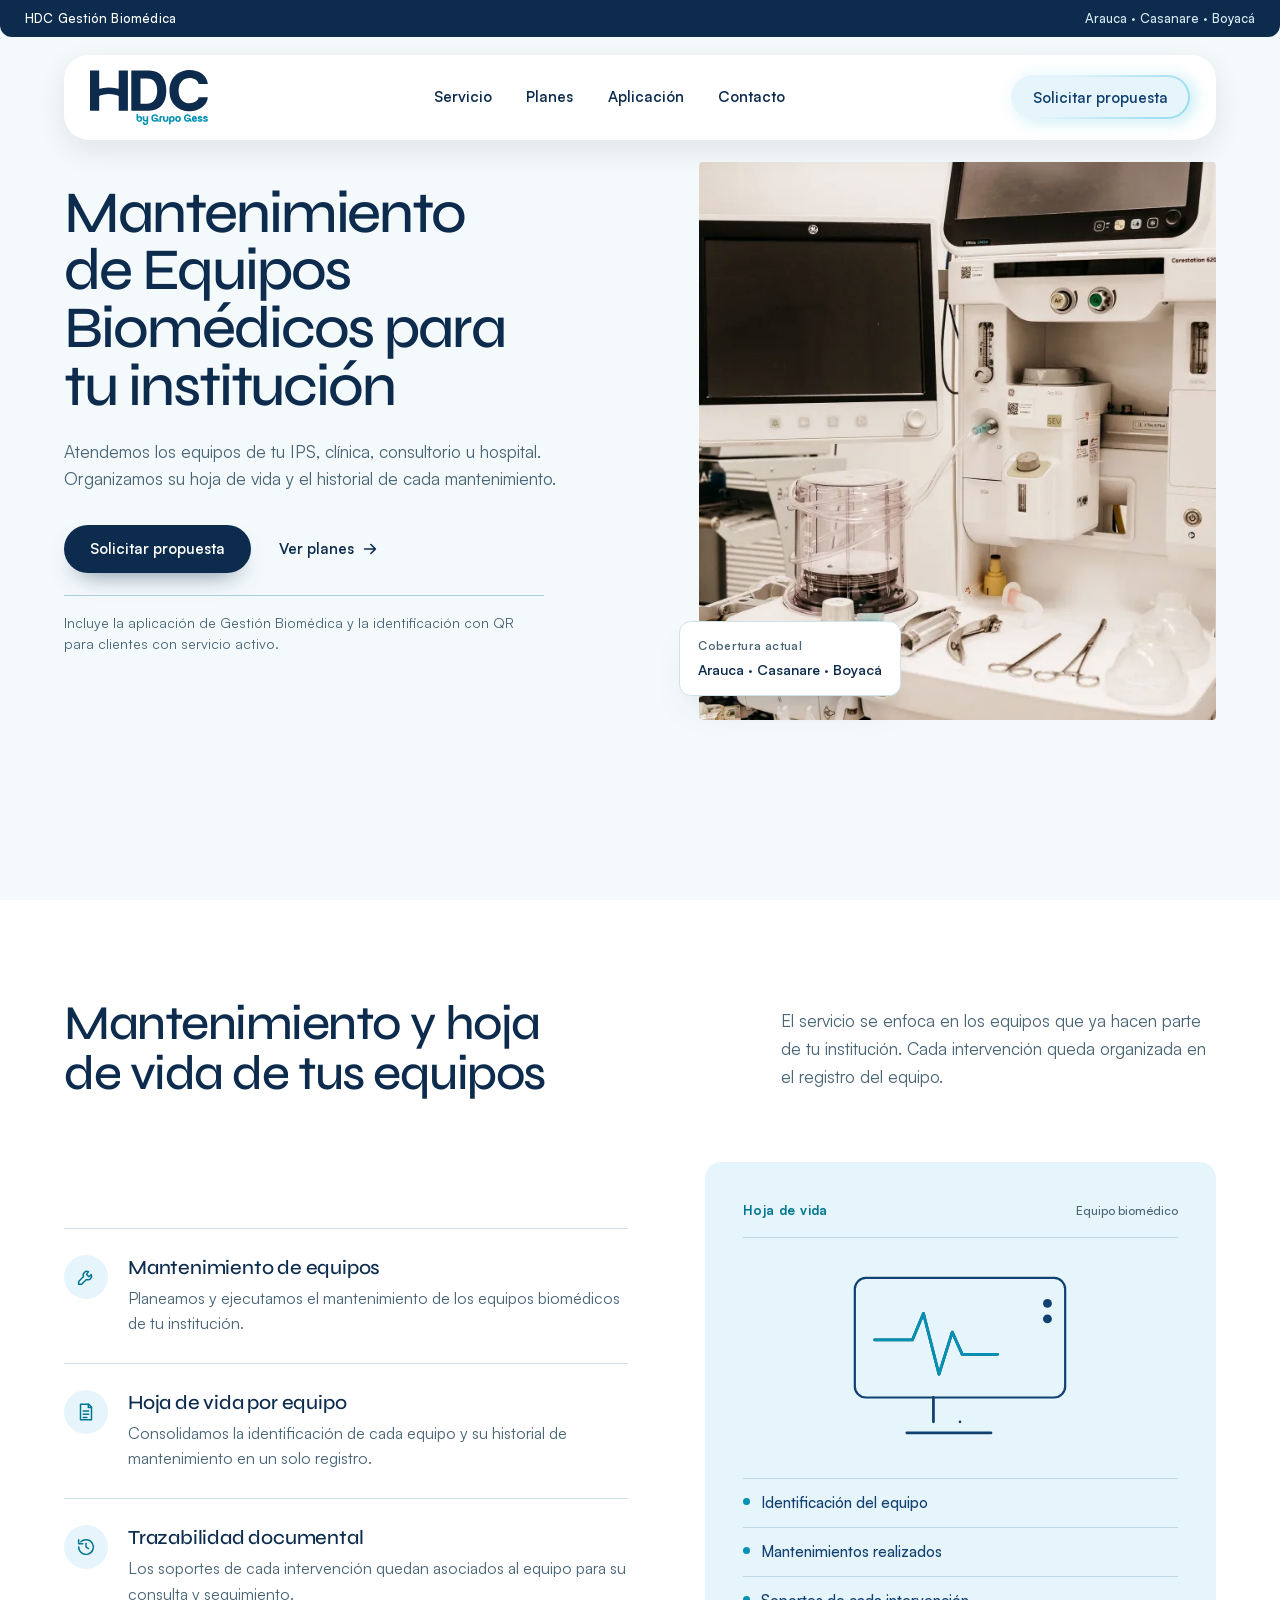
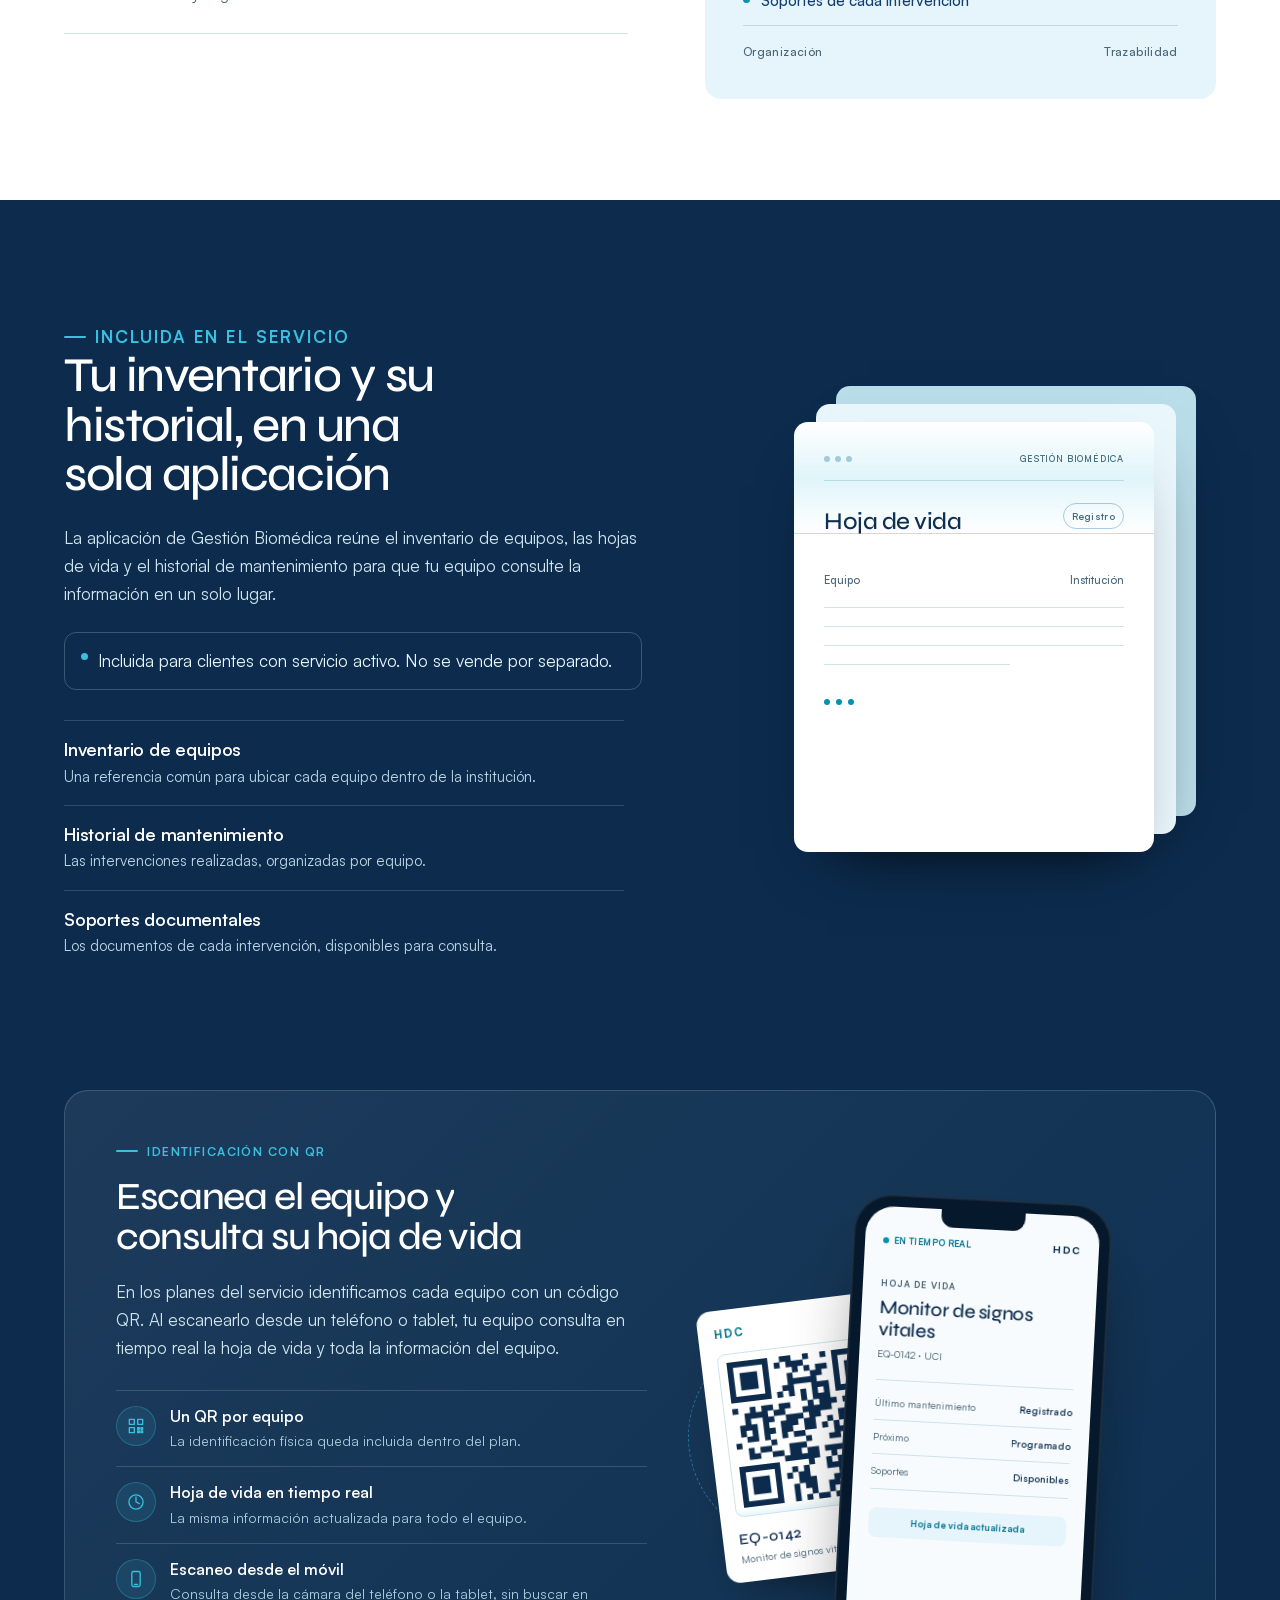
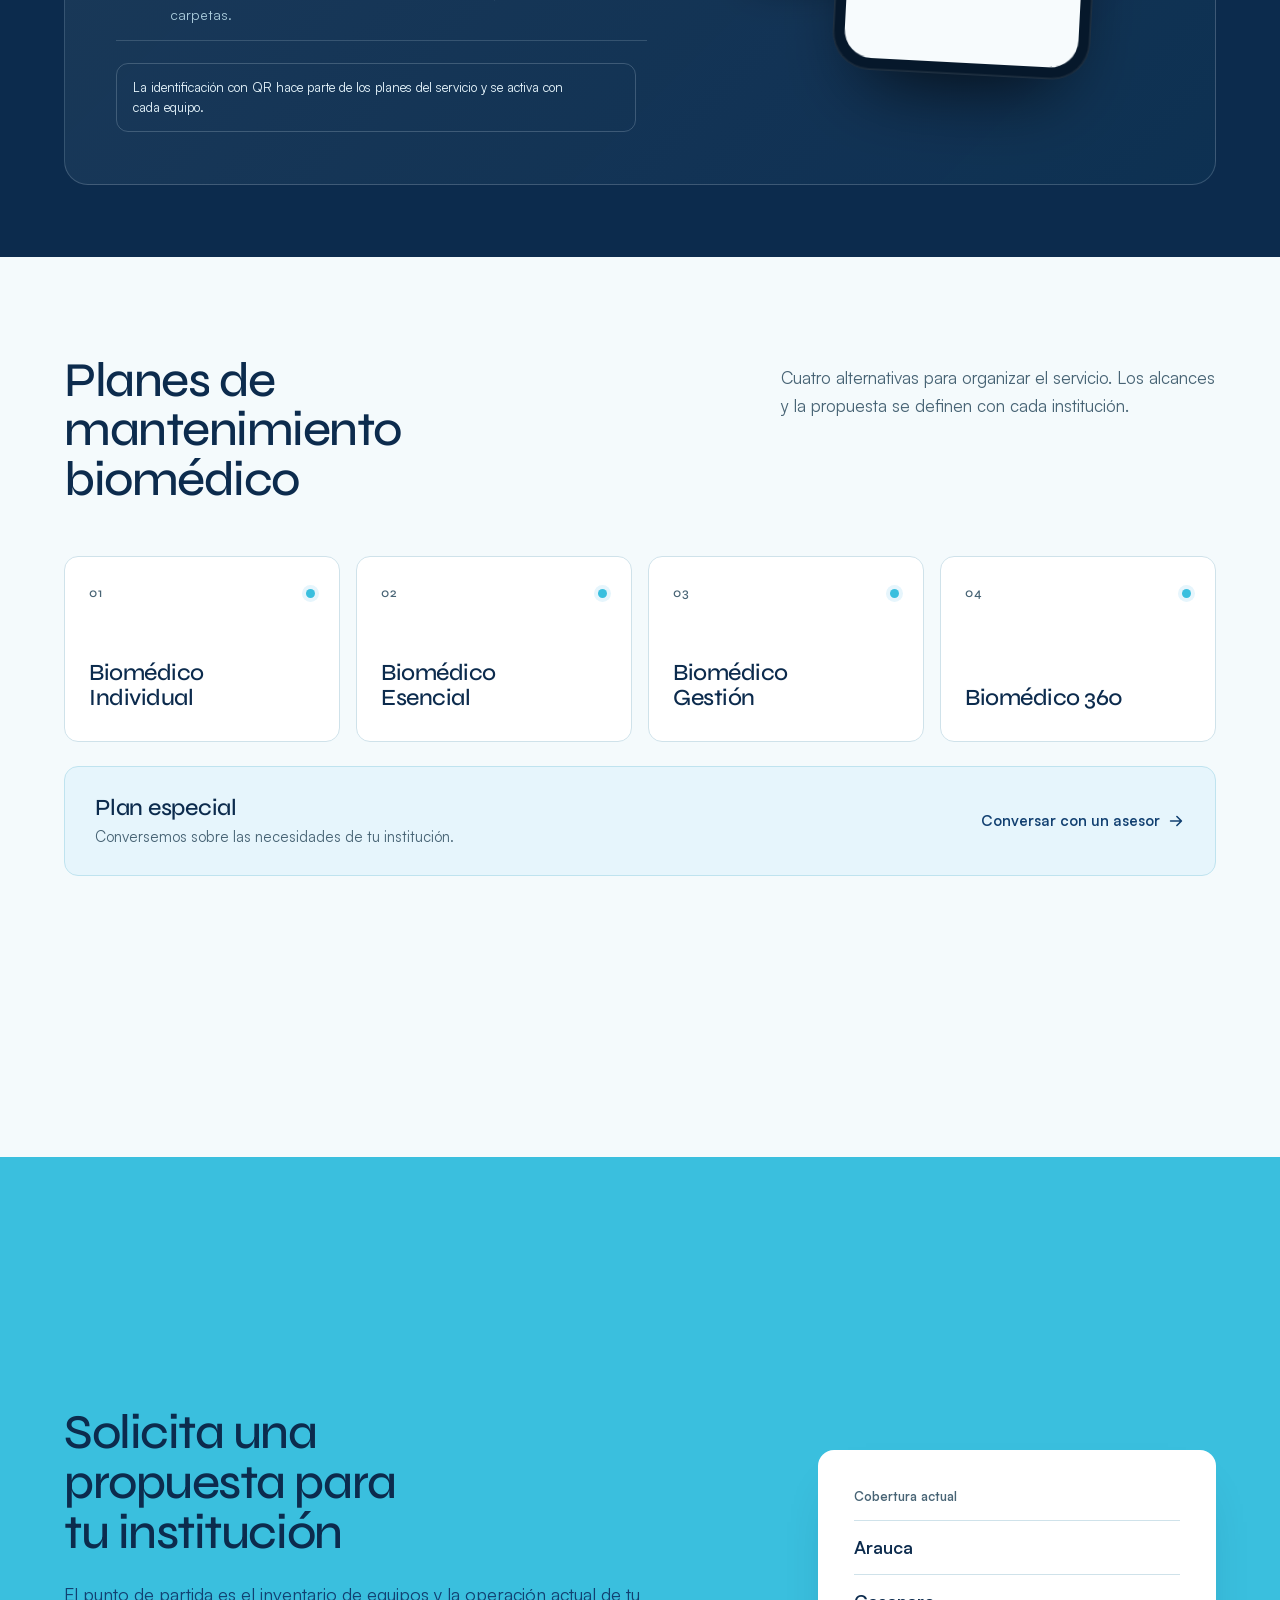
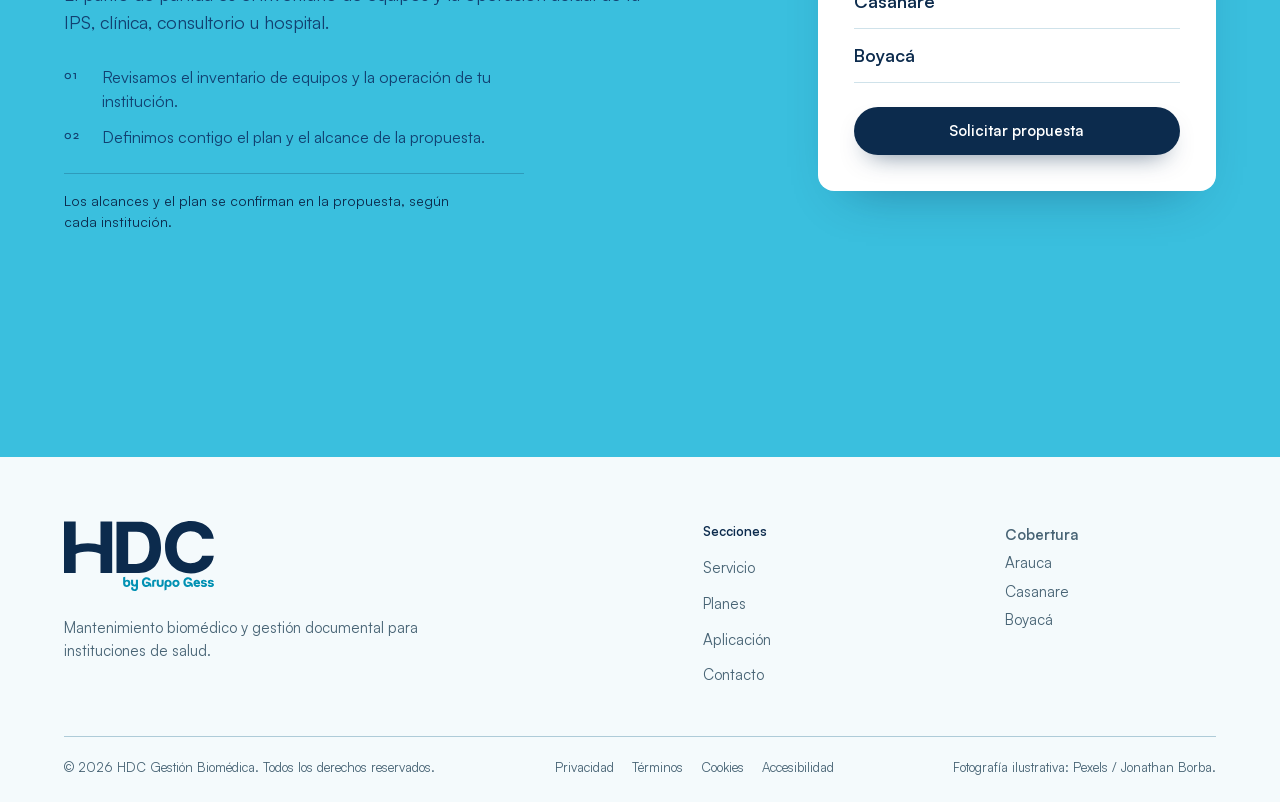
==== index.html @ bf52f052 "Borrador Sitio Web HDC" ====
<!DOCTYPE html>
<html lang="es" data-type="service">
<head>
  <meta charset="utf-8">
  <meta name="viewport" content="width=device-width, initial-scale=1">
  <title>HDC Gestión Biomédica | Mantenimiento biomédico en Arauca, Casanare y Boyacá</title>
  <meta name="description" content="Mantenimiento biomédico para IPS, clínicas y hospitales. Hojas de vida con QR e historial en la app. Cobertura en Arauca, Casanare y Boyacá.">
  <meta name="theme-color" content="#0c2b4d">
  <meta name="color-scheme" content="light">
  <meta name="page-type" content="service">
  <meta name="site-kind" content="other">

  <!-- PENDIENTE AL PUBLICAR: convertir og:image y twitter:image en URL absoluta,
       y añadir og:url y canonical cuando el dominio definitivo esté configurado. -->
  <meta property="og:type" content="website">
  <meta property="og:locale" content="es_CO">
  <meta property="og:site_name" content="HDC Gestión Biomédica">
  <meta property="og:title" content="Mantenimiento biomédico en Arauca, Casanare y Boyacá">
  <meta property="og:description" content="Mantenimiento biomédico para IPS, clínicas y hospitales. Hojas de vida con QR e historial en la app.">
  <meta property="og:image" content="assets/img/og-hdc.png">
  <meta property="og:image:width" content="1200">
  <meta property="og:image:height" content="630">
  <meta property="og:image:alt" content="HDC Gestión Biomédica: mantenimiento biomédico en Arauca, Casanare y Boyacá">
  <meta name="twitter:card" content="summary_large_image">
  <meta name="twitter:title" content="Mantenimiento biomédico en Arauca, Casanare y Boyacá">
  <meta name="twitter:description" content="Mantenimiento biomédico para IPS, clínicas y hospitales. Hojas de vida con QR e historial en la app.">
  <meta name="twitter:image" content="assets/img/og-hdc.png">
  <meta name="twitter:image:alt" content="HDC Gestión Biomédica: mantenimiento biomédico en Arauca, Casanare y Boyacá">

  <link rel="icon" href="assets/logo/hdc-dark.svg" type="image/svg+xml">
  <link rel="apple-touch-icon" href="assets/logo/apple-touch-icon.png">
  <link rel="preload" href="assets/fonts/Satoshi-Variable.woff2" as="font" type="font/woff2" crossorigin>
  <link rel="preload" href="assets/fonts/Syne-Medium.ttf" as="font" type="font/ttf" crossorigin>
  <link rel="stylesheet" href="assets/css/styles.css">
  <script src="assets/js/main.js" defer></script>

  <script type="application/ld+json">
    {
      "@context": "https://schema.org",
      "@type": "Service",
      "name": "Mantenimiento de equipos biomédicos",
      "serviceType": "Mantenimiento de equipos biomédicos",
      "description": "Mantenimiento de equipos biomédicos para IPS, clínicas, consultorios y hospitales, con hoja de vida e historial de mantenimiento organizados.",
      "provider": {
        "@type": "Organization",
        "name": "HDC Gestión Biomédica"
      },
      "areaServed": [
        { "@type": "AdministrativeArea", "name": "Arauca" },
        { "@type": "AdministrativeArea", "name": "Casanare" },
        { "@type": "AdministrativeArea", "name": "Boyacá" }
      ],
      "audience": {
        "@type": "BusinessAudience",
        "name": "IPS, clínicas, consultorios y hospitales"
      }
    }
  </script>
</head>
<body>
  <div class="scroll-progress" aria-hidden="true"><span></span></div>
  <a class="skip-link" href="#contenido">Saltar al contenido</a>

  <!-- CTA PROVISIONAL: los enlaces «Solicitar propuesta» y «Conversar con un asesor»
       apuntan a #contacto. Reemplazarlos por el canal definitivo antes de publicar. -->
  <header class="site-header">
    <div class="topbar">
      <div class="topbar__inner">
        <p class="topbar__name">HDC Gestión Biomédica</p>
        <p class="topbar__coverage">Arauca · Casanare · Boyacá</p>
      </div>
    </div>

    <nav class="main-nav" aria-label="Navegación principal">
      <div class="main-nav__inner">
        <a class="brand" href="#inicio" aria-label="HDC Gestión Biomédica, inicio">
          <img src="assets/logo/hdc-dark.svg" alt="HDC by Grupo Gess" width="730" height="341">
        </a>

        <ul class="nav-list">
          <li><a class="nav-link" href="#servicio">Servicio</a></li>
          <li><a class="nav-link" href="#planes">Planes</a></li>
          <li><a class="nav-link" href="#aplicacion">Aplicación</a></li>
          <li><a class="nav-link" href="#contacto">Contacto</a></li>
        </ul>

        <div class="nav-actions">
          <a class="btn btn--nav" href="#contacto">Solicitar propuesta</a>
        </div>

        <button class="menu-toggle" type="button" aria-expanded="false" aria-controls="mobile-menu">
          <span class="menu-toggle__lines" aria-hidden="true"><span></span><span></span></span>
          <span class="visually-hidden">Abrir menú</span>
        </button>
      </div>

      <div class="mobile-menu" id="mobile-menu" hidden>
        <ul class="mobile-menu__list">
          <li><a href="#servicio">Servicio</a></li>
          <li><a href="#planes">Planes</a></li>
          <li><a href="#aplicacion">Aplicación</a></li>
          <li><a href="#contacto">Contacto</a></li>
        </ul>
        <a class="btn btn--primary btn--full" href="#contacto">Solicitar propuesta</a>
      </div>
    </nav>
  </header>

  <main id="contenido">
    <section class="hero" id="inicio" aria-labelledby="hero-title">
      <div class="wrap hero__grid">
        <div class="hero__copy">
          <h1 id="hero-title" data-split>Mantenimiento de Equipos Biomédicos para tu institución</h1>
          <p class="lead" data-reveal style="--reveal-delay: 120ms">Atendemos los equipos de tu IPS, clínica, consultorio u hospital. Organizamos su hoja de vida y el historial de cada mantenimiento.</p>
          <div class="hero__actions" data-reveal style="--reveal-delay: 200ms">
            <a class="btn btn--primary" href="#contacto">Solicitar propuesta</a>
            <a class="text-link" href="#planes">Ver planes
              <svg viewBox="0 0 20 20" aria-hidden="true"><path d="M4 10h11M11 5l5 5-5 5"/></svg>
            </a>
          </div>
          <p class="hero__note" data-reveal style="--reveal-delay: 280ms">Incluye la aplicación de Gestión Biomédica y la identificación con QR para clientes con servicio activo.</p>
        </div>

        <div class="hero__media" data-reveal="right" style="--reveal-delay: 160ms">
          <picture>
            <source type="image/webp" sizes="(max-width: 1023px) 100vw, 45vw" srcset="assets/img/equipos-biomedicos-800.webp 800w, assets/img/equipos-biomedicos-1200.webp 1200w, assets/img/equipos-biomedicos-1600.webp 1600w">
            <img class="hero__photo" src="assets/img/equipos-biomedicos-1200.jpg" alt="Equipo biomédico en una sala de cirugía" width="1200" height="1000" fetchpriority="high">
          </picture>
          <div class="coverage-card">
            <span class="coverage-card__label">Cobertura actual</span>
            <span class="coverage-card__value">Arauca · Casanare · Boyacá</span>
          </div>
        </div>
      </div>
    </section>

    <section class="section section--service" id="servicio" aria-labelledby="servicio-title">
      <div class="wrap">
        <div class="section-head">
          <h2 id="servicio-title" data-split>Mantenimiento y hoja de vida de tus equipos</h2>
          <p data-reveal style="--reveal-delay: 120ms">El servicio se enfoca en los equipos que ya hacen parte de tu institución. Cada intervención queda organizada en el registro del equipo.</p>
        </div>

        <div class="service-layout">
          <ul class="service-list">
            <li class="service-item" data-reveal style="--reveal-delay: 80ms">
              <span class="service-icon" aria-hidden="true">
                <svg viewBox="0 0 24 24"><path d="M14.7 6.3a4 4 0 0 0-5.4 5.2L4 16.8V20h3.2l5.3-5.3a4 4 0 0 0 5.2-5.4l-2.5 2.5-2.6-2.6 2.1-2.9Z"/></svg>
              </span>
              <div>
                <h3>Mantenimiento de equipos</h3>
                <p>Planeamos y ejecutamos el mantenimiento de los equipos biomédicos de tu institución.</p>
              </div>
            </li>
            <li class="service-item" data-reveal style="--reveal-delay: 160ms">
              <span class="service-icon" aria-hidden="true">
                <svg viewBox="0 0 24 24"><path d="M6 3.5h9l3 3V20.5H6Z"/><path d="M14.5 3.5v3.5H18M9 11h6M9 14.5h6M9 18h4"/></svg>
              </span>
              <div>
                <h3>Hoja de vida por equipo</h3>
                <p>Consolidamos la identificación de cada equipo y su historial de mantenimiento en un solo registro.</p>
              </div>
            </li>
            <li class="service-item" data-reveal style="--reveal-delay: 240ms">
              <span class="service-icon" aria-hidden="true">
                <svg viewBox="0 0 24 24"><path d="M4 12a8 8 0 1 0 2.4-5.7"/><path d="M4 4v4.5h4.5M12 8v4l2.7 1.7"/></svg>
              </span>
              <div>
                <h3>Trazabilidad documental</h3>
                <p>Los soportes de cada intervención quedan asociados al equipo para su consulta y seguimiento.</p>
              </div>
            </li>
          </ul>

          <div class="record-panel" data-reveal="right" data-tilt style="--reveal-delay: 120ms" aria-hidden="true">
            <div class="record-panel__top">
              <span class="record-panel__eyebrow">Hoja de vida</span>
              <span class="record-panel__id">Equipo biomédico</span>
            </div>

            <div class="record-panel__device">
              <svg viewBox="0 0 280 190">
                <rect x="45" y="18" width="190" height="108" rx="10" fill="none" stroke="currentColor" stroke-width="2"/>
                <path class="record-panel__trace" d="M63 74h34l10-24 14 55 12-38 9 20h32" fill="none" stroke="currentColor" stroke-width="2.5" stroke-linecap="round" stroke-linejoin="round"/>
                <path class="record-panel__pulse" d="M63 74h34l10-24 14 55 12-38 9 20h32" fill="none" stroke="currentColor" stroke-width="2.5" stroke-linecap="round" stroke-linejoin="round"/>
                <path d="M116 126v22M92 158h76M140 148h0" fill="none" stroke="currentColor" stroke-width="2.5" stroke-linecap="round"/>
                <circle cx="219" cy="41" r="4" fill="currentColor"/>
                <circle cx="219" cy="55" r="4" fill="currentColor"/>
              </svg>
            </div>

            <ul class="record-panel__rows">
              <li><span class="record-panel__dot"></span><span>Identificación del equipo</span></li>
              <li><span class="record-panel__dot"></span><span>Mantenimientos realizados</span></li>
              <li><span class="record-panel__dot"></span><span>Soportes de cada intervención</span></li>
            </ul>

            <div class="record-panel__foot">
              <span>Organización</span>
              <span>Trazabilidad</span>
            </div>
          </div>
        </div>
      </div>
    </section>

    <section class="section section--value" id="aplicacion" aria-labelledby="aplicacion-title">
      <div class="wrap value-layout">
        <div class="value-copy">
          <p class="eyebrow" data-reveal>Incluida en el servicio</p>
          <h2 id="aplicacion-title" data-split>Tu inventario y su historial, en una sola aplicación</h2>
          <p data-reveal style="--reveal-delay: 120ms">La aplicación de Gestión Biomédica reúne el inventario de equipos, las hojas de vida y el historial de mantenimiento para que tu equipo consulte la información en un solo lugar.</p>
          <p class="included" data-reveal style="--reveal-delay: 180ms"><span class="included__dot" aria-hidden="true"></span> Incluida para clientes con servicio activo. No se vende por separado.</p>

          <ul class="value-list">
            <li data-reveal style="--reveal-delay: 80ms">
              <h3>Inventario de equipos</h3>
              <p>Una referencia común para ubicar cada equipo dentro de la institución.</p>
            </li>
            <li data-reveal style="--reveal-delay: 140ms">
              <h3>Historial de mantenimiento</h3>
              <p>Las intervenciones realizadas, organizadas por equipo.</p>
            </li>
            <li data-reveal style="--reveal-delay: 200ms">
              <h3>Soportes documentales</h3>
              <p>Los documentos de cada intervención, disponibles para consulta.</p>
            </li>
          </ul>
        </div>

        <div class="archive" data-reveal="left" data-tilt style="--reveal-delay: 120ms" aria-hidden="true">
          <div class="archive__sheet archive__sheet--back">
            <span class="archive__title">Soportes</span>
            <span class="archive__rule"></span>
            <span class="archive__rule"></span>
            <span class="archive__rule archive__rule--short"></span>
          </div>
          <div class="archive__sheet archive__sheet--mid">
            <span class="archive__title">Historial</span>
            <span class="archive__rule"></span>
            <span class="archive__rule"></span>
            <span class="archive__rule archive__rule--short"></span>
          </div>
          <div class="archive__sheet archive__sheet--front">
            <div class="archive__chrome">
              <span class="archive__chrome-dots"><span></span><span></span><span></span></span>
              <span class="archive__chrome-label">Gestión Biomédica</span>
            </div>
            <div class="archive__head">
              <span class="archive__title">Hoja de vida</span>
              <span class="archive__tag">Registro</span>
            </div>
            <div class="archive__meta">
              <span>Equipo</span>
              <span>Institución</span>
            </div>
            <span class="archive__rule"></span>
            <span class="archive__rule"></span>
            <span class="archive__rule"></span>
            <span class="archive__rule archive__rule--short"></span>
            <div class="archive__foot">
              <span class="archive__dot"></span>
              <span class="archive__dot"></span>
              <span class="archive__dot"></span>
            </div>
            <span class="archive__scan"></span>
          </div>
        </div>
      </div>

      <div class="wrap">
        <div class="qr-feature">
          <div class="qr-feature__copy">
            <p class="eyebrow" data-reveal>Identificación con QR</p>
            <h3 class="qr-feature__title" data-split>Escanea el equipo y consulta su hoja de vida</h3>
            <p data-reveal style="--reveal-delay: 100ms">En los planes del servicio identificamos cada equipo con un código QR. Al escanearlo desde un teléfono o tablet, tu equipo consulta en tiempo real la hoja de vida y toda la información del equipo.</p>

            <ul class="qr-points">
              <li data-reveal style="--reveal-delay: 80ms">
                <span class="qr-points__icon" aria-hidden="true">
                  <svg viewBox="0 0 24 24"><path d="M4 4h6v6H4zM14 4h6v6h-6zM4 14h6v6H4zM14 14h2v2h-2zM18 14h2v2h-2zM14 18h2v2h-2zM18 18h2v2h-2z"/></svg>
                </span>
                <div>
                  <strong>Un QR por equipo</strong>
                  <span>La identificación física queda incluida dentro del plan.</span>
                </div>
              </li>
              <li data-reveal style="--reveal-delay: 150ms">
                <span class="qr-points__icon" aria-hidden="true">
                  <svg viewBox="0 0 24 24"><path d="M12 6v6l4 2"/><circle cx="12" cy="12" r="8.5"/></svg>
                </span>
                <div>
                  <strong>Hoja de vida en tiempo real</strong>
                  <span>La misma información actualizada para todo el equipo.</span>
                </div>
              </li>
              <li data-reveal style="--reveal-delay: 220ms">
                <span class="qr-points__icon" aria-hidden="true">
                  <svg viewBox="0 0 24 24"><rect x="7" y="3" width="10" height="18" rx="2"/><path d="M10 18.5h4"/></svg>
                </span>
                <div>
                  <strong>Escaneo desde el móvil</strong>
                  <span>Consulta desde la cámara del teléfono o la tablet, sin buscar en carpetas.</span>
                </div>
              </li>
            </ul>

            <p class="qr-note" data-reveal style="--reveal-delay: 120ms">La identificación con QR hace parte de los planes del servicio y se activa con cada equipo.</p>
          </div>

          <div class="qr-visual" aria-hidden="true">
            <span class="qr-visual__glow"></span>
            <span class="qr-visual__ring"></span>

            <div class="qr-label">
              <span class="qr-label__brand">HDC</span>
              <span class="qr-label__code">
                <svg viewBox="0 0 25 25" role="presentation" focusable="false"><path d="M0 0h7v1h-7zM9 0h2v1h-2zM13 0h1v1h-1zM16 0h1v1h-1zM18 0h7v1h-7zM0 1h1v1h-1zM6 1h1v1h-1zM8 1h1v1h-1zM10 1h3v1h-3zM18 1h1v1h-1zM24 1h1v1h-1zM0 2h1v1h-1zM2 2h3v1h-3zM6 2h1v1h-1zM11 2h1v1h-1zM13 2h1v1h-1zM15 2h2v1h-2zM18 2h1v1h-1zM20 2h3v1h-3zM24 2h1v1h-1zM0 3h1v1h-1zM2 3h3v1h-3zM6 3h1v1h-1zM10 3h1v1h-1zM14 3h2v1h-2zM18 3h1v1h-1zM20 3h3v1h-3zM24 3h1v1h-1zM0 4h1v1h-1zM2 4h3v1h-3zM6 4h1v1h-1zM10 4h5v1h-5zM18 4h1v1h-1zM20 4h3v1h-3zM24 4h1v1h-1zM0 5h1v1h-1zM6 5h1v1h-1zM9 5h2v1h-2zM14 5h3v1h-3zM18 5h1v1h-1zM24 5h1v1h-1zM0 6h7v1h-7zM8 6h1v1h-1zM10 6h1v1h-1zM12 6h1v1h-1zM14 6h1v1h-1zM16 6h1v1h-1zM18 6h7v1h-7zM12 7h1v1h-1zM14 7h3v1h-3zM0 8h1v1h-1zM3 8h1v1h-1zM5 8h2v1h-2zM8 8h2v1h-2zM13 8h1v1h-1zM15 8h3v1h-3zM19 8h2v1h-2zM22 8h1v1h-1zM24 8h1v1h-1zM2 9h4v1h-4zM7 9h2v1h-2zM12 9h5v1h-5zM22 9h2v1h-2zM2 10h1v1h-1zM5 10h2v1h-2zM9 10h3v1h-3zM13 10h2v1h-2zM18 10h7v1h-7zM1 11h3v1h-3zM5 11h1v1h-1zM8 11h3v1h-3zM12 11h2v1h-2zM16 11h1v1h-1zM18 11h2v1h-2zM21 11h1v1h-1zM23 11h2v1h-2zM1 12h1v1h-1zM3 12h1v1h-1zM5 12h2v1h-2zM8 12h2v1h-2zM12 12h2v1h-2zM15 12h1v1h-1zM17 12h1v1h-1zM21 12h1v1h-1zM23 12h2v1h-2zM2 13h2v1h-2zM5 13h1v1h-1zM8 13h1v1h-1zM10 13h2v1h-2zM17 13h2v1h-2zM23 13h1v1h-1zM0 14h1v1h-1zM6 14h1v1h-1zM12 14h1v1h-1zM16 14h2v1h-2zM19 14h4v1h-4zM24 14h1v1h-1zM2 15h1v1h-1zM4 15h2v1h-2zM9 15h3v1h-3zM23 15h1v1h-1zM2 16h2v1h-2zM6 16h2v1h-2zM9 16h2v1h-2zM12 16h2v1h-2zM15 16h7v1h-7zM23 16h1v1h-1zM8 17h6v1h-6zM16 17h1v1h-1zM18 17h2v1h-2zM24 17h1v1h-1zM0 18h7v1h-7zM12 18h1v1h-1zM15 18h1v1h-1zM17 18h1v1h-1zM20 18h1v1h-1zM22 18h1v1h-1zM24 18h1v1h-1zM0 19h1v1h-1zM6 19h1v1h-1zM9 19h1v1h-1zM11 19h1v1h-1zM15 19h3v1h-3zM19 19h1v1h-1zM22 19h2v1h-2zM0 20h1v1h-1zM2 20h3v1h-3zM6 20h1v1h-1zM8 20h1v1h-1zM10 20h2v1h-2zM17 20h2v1h-2zM20 20h5v1h-5zM0 21h1v1h-1zM2 21h3v1h-3zM6 21h1v1h-1zM10 21h3v1h-3zM16 21h2v1h-2zM20 21h2v1h-2zM0 22h1v1h-1zM2 22h3v1h-3zM6 22h1v1h-1zM9 22h1v1h-1zM11 22h2v1h-2zM15 22h2v1h-2zM18 22h1v1h-1zM21 22h3v1h-3zM0 23h1v1h-1zM6 23h1v1h-1zM9 23h1v1h-1zM12 23h1v1h-1zM15 23h1v1h-1zM17 23h1v1h-1zM21 23h1v1h-1zM23 23h1v1h-1zM0 24h7v1h-7zM9 24h1v1h-1zM11 24h1v1h-1zM13 24h2v1h-2zM16 24h1v1h-1zM18 24h1v1h-1zM23 24h2v1h-2z"/></svg>
              </span>
              <span class="qr-label__id">EQ-0142</span>
              <span class="qr-label__meta">Monitor de signos vitales</span>
            </div>

            <div class="qr-phone">
              <span class="qr-phone__notch"></span>
              <div class="qr-phone__screen">
                <div class="qr-phone__top">
                  <span class="qr-phone__live"><i></i> En tiempo real</span>
                  <span class="qr-phone__brand">HDC</span>
                </div>
                <p class="qr-phone__eyebrow">Hoja de vida</p>
                <strong class="qr-phone__title">Monitor de signos vitales</strong>
                <span class="qr-phone__id">EQ-0142 · UCI</span>
                <span class="qr-phone__rule"></span>
                <div class="qr-phone__row"><span>Último mantenimiento</span><span>Registrado</span></div>
                <div class="qr-phone__row"><span>Próximo</span><span>Programado</span></div>
                <div class="qr-phone__row"><span>Soportes</span><span>Disponibles</span></div>
                <span class="qr-phone__badge">Hoja de vida actualizada</span>
              </div>
            </div>

            <span class="qr-beam"></span>
          </div>
        </div>
      </div>
    </section>

    <section class="section section--plans" id="planes" aria-labelledby="planes-title">
      <div class="wrap">
        <div class="section-head section-head--plans">
          <h2 id="planes-title" data-split>Planes de mantenimiento biomédico</h2>
          <p data-reveal style="--reveal-delay: 120ms">Cuatro alternativas para organizar el servicio. Los alcances y la propuesta se definen con cada institución.</p>
        </div>

        <div class="plans-grid">
          <article class="plan" data-reveal style="--reveal-delay: 60ms">
            <div class="plan__top">
              <span class="plan__index" aria-hidden="true">01</span>
              <span class="plan__dot" aria-hidden="true"></span>
            </div>
            <h3>Biomédico Individual</h3>
          </article>
          <article class="plan" data-reveal style="--reveal-delay: 120ms">
            <div class="plan__top">
              <span class="plan__index" aria-hidden="true">02</span>
              <span class="plan__dot" aria-hidden="true"></span>
            </div>
            <h3>Biomédico Esencial</h3>
          </article>
          <article class="plan" data-reveal style="--reveal-delay: 180ms">
            <div class="plan__top">
              <span class="plan__index" aria-hidden="true">03</span>
              <span class="plan__dot" aria-hidden="true"></span>
            </div>
            <h3>Biomédico Gestión</h3>
          </article>
          <article class="plan" data-reveal style="--reveal-delay: 240ms">
            <div class="plan__top">
              <span class="plan__index" aria-hidden="true">04</span>
              <span class="plan__dot" aria-hidden="true"></span>
            </div>
            <h3>Biomédico 360</h3>
          </article>
        </div>

        <aside class="special-plan" data-reveal style="--reveal-delay: 80ms" aria-labelledby="special-plan-title">
          <div>
            <h3 id="special-plan-title">Plan especial</h3>
            <p>Conversemos sobre las necesidades de tu institución.</p>
          </div>
          <a class="text-link text-link--dark" href="#contacto">Conversar con un asesor
            <svg viewBox="0 0 20 20" aria-hidden="true"><path d="M4 10h11M11 5l5 5-5 5"/></svg>
          </a>
        </aside>
      </div>
    </section>

    <section class="section section--contact" id="contacto" aria-labelledby="contacto-title">
      <div class="wrap contact-layout">
        <div class="contact-copy">
          <h2 id="contacto-title" data-split>Solicita una propuesta para tu institución</h2>
          <p data-reveal style="--reveal-delay: 100ms">El punto de partida es el inventario de equipos y la operación actual de tu IPS, clínica, consultorio u hospital.</p>
          <ol class="contact-steps" data-reveal style="--reveal-delay: 160ms">
            <li>Revisamos el inventario de equipos y la operación de tu institución.</li>
            <li>Definimos contigo el plan y el alcance de la propuesta.</li>
          </ol>
          <p class="contact-note" data-reveal style="--reveal-delay: 220ms">Los alcances y el plan se confirman en la propuesta, según cada institución.</p>
        </div>

        <div class="contact-card" data-reveal="right" style="--reveal-delay: 120ms">
          <p class="contact-card__label">Cobertura actual</p>
          <ul class="coverage-list">
            <li>Arauca</li>
            <li>Casanare</li>
            <li>Boyacá</li>
          </ul>
          <!-- CTA PROVISIONAL: reemplazar este href por el canal de contacto definitivo antes de publicar. -->
          <a class="btn btn--primary btn--full" href="#contacto">Solicitar propuesta</a>
        </div>
      </div>
    </section>
  </main>

  <footer class="site-footer">
    <div class="wrap footer-grid" data-reveal>
      <div class="footer-brand">
        <a class="footer-brand__logo" href="#inicio" aria-label="HDC Gestión Biomédica, inicio">
          <img src="assets/logo/hdc-dark.svg" alt="HDC by Grupo Gess" width="730" height="341">
        </a>
        <p>Mantenimiento biomédico y gestión documental para instituciones de salud.</p>
      </div>

      <nav class="footer-nav" aria-label="Navegación del pie">
        <p class="footer-title">Secciones</p>
        <ul>
          <li><a href="#servicio">Servicio</a></li>
          <li><a href="#planes">Planes</a></li>
          <li><a href="#aplicacion">Aplicación</a></li>
          <li><a href="#contacto">Contacto</a></li>
        </ul>
      </nav>

      <div class="footer-coverage">
        <p class="footer-title">Cobertura</p>
        <p>Arauca<br>Casanare<br>Boyacá</p>
      </div>
    </div>

    <div class="wrap footer-bottom">
      <p>© 2026 HDC Gestión Biomédica. Todos los derechos reservados.</p>
      <nav class="footer-legal" aria-label="Información legal">
        <a href="politica-de-privacidad.html">Privacidad</a>
        <a href="terminos-y-condiciones.html">Términos</a>
        <a href="politica-de-cookies.html">Cookies</a>
        <a href="accesibilidad.html">Accesibilidad</a>
      </nav>
      <p class="footer-credit">Fotografía ilustrativa: Pexels / Jonathan Borba.</p>
    </div>
  </footer>
</body>
</html>
---- assets/css/styles.css ----
@font-face {
  font-family: "Satoshi";
  src: url("../fonts/Satoshi-Variable.woff2") format("woff2");
  font-weight: 300 900;
  font-style: normal;
  font-display: swap;
}

@font-face {
  font-family: "Syne";
  src: url("../fonts/Syne-Medium.ttf") format("truetype");
  font-weight: 500;
  font-style: normal;
  font-display: swap;
}

:root {
  --navy: #0c2b4d;
  --blue: #124071;
  --teal: #0191b3;
  --teal-text: #017590;
  --cyan: #3abfde;
  --ice: #e6f5fc;
  --paper: #f9f9f9;
  --white: #ffffff;
  --ground: #f4fafc;
  --surface: #ffffff;
  --muted: #486475;
  --line: #cfe2ea;
  --line-strong: #aecbd8;
  --font-body: "Satoshi", "Segoe UI", Arial, sans-serif;
  --font-display: "Syne", "Satoshi", "Segoe UI", sans-serif;
  --wrap: 1280px;
  --gutter: clamp(1.5rem, 5vw, 5rem);
  --ease-out: cubic-bezier(0.23, 1, 0.32, 1);
  --ease-in-out: cubic-bezier(0.77, 0, 0.175, 1);
}

*,
*::before,
*::after {
  box-sizing: border-box;
}

html {
  scroll-behavior: smooth;
  scrollbar-color: var(--teal) var(--ice);
  overflow-x: clip;
}

body {
  margin: 0;
  background: var(--ground);
  color: var(--navy);
  font-family: var(--font-body);
  font-size: 16px;
  line-height: 1.6;
  overflow-x: clip;
  -webkit-font-smoothing: antialiased;
  text-rendering: optimizeLegibility;
}

img,
svg {
  display: block;
  max-width: 100%;
}

img {
  height: auto;
}

h1,
h2,
h3,
p {
  margin-top: 0;
}

h1,
h2,
h3 {
  font-family: var(--font-display);
  font-weight: 500;
}

h1 {
  max-width: 12ch;
  margin-bottom: 24px;
  font-size: clamp(2.35rem, 4.6vw, 4.25rem);
  line-height: 0.98;
  letter-spacing: -0.035em;
  text-wrap: balance;
}

h2 {
  max-width: 16ch;
  margin-bottom: 0;
  font-size: clamp(2rem, 3.8vw, 3.25rem);
  line-height: 1.02;
  letter-spacing: -0.03em;
  text-wrap: balance;
}

h3 {
  font-size: 1.25rem;
  line-height: 1.25;
  letter-spacing: -0.01em;
}

p {
  text-wrap: pretty;
}

a {
  color: inherit;
}

::selection {
  background: var(--cyan);
  color: var(--navy);
}

:focus-visible {
  outline: 3px solid var(--teal-text);
  outline-offset: 3px;
}

.section--value :focus-visible {
  outline-color: var(--cyan);
}

.section--contact :focus-visible {
  outline-color: var(--navy);
}

.wrap {
  width: min(100% - (2 * var(--gutter)), var(--wrap));
  margin-inline: auto;
}

.visually-hidden {
  position: absolute !important;
  width: 1px;
  height: 1px;
  padding: 0;
  margin: -1px;
  overflow: hidden;
  clip: rect(0, 0, 0, 0);
  white-space: nowrap;
  border: 0;
}

.skip-link {
  position: fixed;
  top: 12px;
  left: 12px;
  z-index: 200;
  padding: 12px 18px;
  border-radius: 8px;
  background: var(--navy);
  color: var(--white);
  font-weight: 600;
  text-decoration: none;
  transform: translateY(-160%);
  transition: transform 160ms var(--ease-out);
}

.skip-link:focus {
  transform: translateY(0);
}

.skip-link:focus-visible {
  outline-color: var(--cyan);
}

/* Header */

.site-header {
  position: absolute;
  top: 0;
  left: 0;
  z-index: 100;
  width: 100%;
}

.topbar {
  width: 100%;
  padding: 8px 25px;
  border-radius: 0 0 12px 12px;
  background: var(--navy);
  color: var(--white);
  font-size: 13px;
  font-weight: 500;
}

.topbar__inner {
  display: flex;
  align-items: center;
  justify-content: space-between;
  width: 100%;
  max-width: var(--wrap);
  margin-inline: auto;
  gap: 24px;
}

.topbar p {
  margin: 0;
}

.topbar__name {
  letter-spacing: 0.015em;
}

.topbar__coverage {
  color: #d5e8f0;
}

.main-nav {
  position: relative;
  width: min(100% - (2 * var(--gutter)), var(--wrap));
  margin: 18px auto 0;
  padding: 15px 26px;
  border-radius: 25px;
  background: var(--white);
  box-shadow: 0 10px 30px rgba(6, 14, 24, 0.09);
}

.main-nav__inner {
  display: flex;
  align-items: center;
  gap: clamp(18px, 2.5vw, 36px);
}

.brand {
  display: flex;
  flex: 0 0 auto;
  align-items: center;
  text-decoration: none;
}

.brand img {
  width: 118px;
}

.nav-list {
  display: flex;
  align-items: center;
  gap: clamp(20px, 2.7vw, 38px);
  padding: 0;
  margin: 0 auto;
  list-style: none;
}

.nav-link {
  position: relative;
  display: block;
  padding: 8px 0;
  color: var(--navy);
  font-size: 15px;
  font-weight: 600;
  text-decoration: none;
  white-space: nowrap;
}

.nav-link::after {
  content: "";
  position: absolute;
  right: 0;
  bottom: 2px;
  left: 0;
  height: 2px;
  border-radius: 2px;
  background: var(--teal);
  transform: scaleX(0);
  transform-origin: left;
  transition: transform 180ms var(--ease-out);
}

.nav-link:hover::after,
.nav-link:focus-visible::after {
  transform: scaleX(1);
}

.nav-actions {
  display: flex;
  flex: 0 0 auto;
  align-items: center;
}

.menu-toggle {
  display: none;
  width: 44px;
  height: 44px;
  flex: 0 0 auto;
  align-items: center;
  justify-content: center;
  border: 0;
  border-radius: 50%;
  background: var(--ice);
  color: var(--navy);
  cursor: pointer;
}

.menu-toggle__lines {
  display: grid;
  width: 18px;
  gap: 5px;
}

.menu-toggle__lines span {
  display: block;
  height: 2px;
  border-radius: 2px;
  background: currentColor;
  transition: transform 180ms var(--ease-out), opacity 180ms ease;
}

.menu-toggle[aria-expanded="true"] .menu-toggle__lines span:first-child {
  transform: translateY(3.5px) rotate(45deg);
}

.menu-toggle[aria-expanded="true"] .menu-toggle__lines span:last-child {
  transform: translateY(-3.5px) rotate(-45deg);
}

.mobile-menu {
  padding-top: 8px;
  margin-top: 13px;
  border-top: 1px solid var(--line);
  animation: menu-in 180ms var(--ease-out);
}

.mobile-menu[hidden] {
  display: none;
}

.mobile-menu__list {
  padding: 0;
  margin: 0;
  list-style: none;
}

.mobile-menu__list a {
  display: block;
  padding: 14px 0;
  border-bottom: 1px solid var(--line);
  color: var(--navy);
  font-size: 18px;
  font-weight: 600;
  text-decoration: none;
}

.mobile-menu .btn {
  margin-top: 18px;
}

@keyframes menu-in {
  from {
    opacity: 0;
    transform: translateY(-6px);
  }
  to {
    opacity: 1;
    transform: translateY(0);
  }
}

/* Buttons and links */

.btn {
  display: inline-flex;
  min-height: 48px;
  align-items: center;
  justify-content: center;
  gap: 8px;
  padding: 0 24px;
  border: 2px solid transparent;
  border-radius: 999px;
  font-family: var(--font-body);
  font-size: 15px;
  font-weight: 600;
  line-height: 1;
  text-align: center;
  text-decoration: none;
  transition: transform 160ms var(--ease-out), color 160ms ease, background-color 160ms ease, box-shadow 160ms ease;
}

.btn--primary {
  background: var(--navy);
  color: var(--white);
  box-shadow: 0 12px 26px -14px rgba(12, 43, 77, 0.7);
}

.btn--primary:hover {
  background: var(--blue);
  transform: translateY(-2px);
  box-shadow: 0 18px 30px -16px rgba(12, 43, 77, 0.72);
}

.btn--primary:active {
  transform: scale(0.98);
}

.btn--nav {
  min-height: 44px;
  padding: 0 20px;
  border: 2px solid transparent;
  background: linear-gradient(var(--ice), var(--ice)) padding-box,
    linear-gradient(125deg, var(--ice) 25%, var(--cyan) 175%) border-box;
  color: var(--blue);
  box-shadow: -4px -2px 16px rgba(255, 255, 255, 0.8), 4px 2px 16px rgba(58, 191, 222, 0.35);
}

.btn--nav:hover {
  color: var(--teal-text);
  transform: translateY(-1px);
}

.btn--nav:active {
  transform: scale(0.98);
}

.btn--full {
  width: 100%;
}

.text-link {
  position: relative;
  display: inline-flex;
  align-items: center;
  gap: 7px;
  padding: 8px 0;
  color: var(--navy);
  font-size: 15px;
  font-weight: 600;
  text-decoration: none;
}

.text-link::after {
  content: "";
  position: absolute;
  right: 0;
  bottom: 3px;
  left: 0;
  height: 2px;
  border-radius: 2px;
  background: currentColor;
  transform: scaleX(0);
  transform-origin: left;
  transition: transform 180ms var(--ease-out);
}

.text-link:hover::after,
.text-link:focus-visible::after {
  transform: scaleX(1);
}

.text-link svg {
  width: 18px;
  height: 18px;
  fill: none;
  stroke: currentColor;
  stroke-width: 1.8;
  stroke-linecap: round;
  stroke-linejoin: round;
  transition: transform 160ms var(--ease-out);
}

.text-link:hover svg {
  transform: translateX(3px);
}

.text-link:active {
  opacity: 0.7;
}

.text-link--dark {
  color: var(--blue);
}

/* Hero */

.hero {
  min-height: 100svh;
  padding-top: clamp(160px, 18vh, 200px);
  padding-bottom: clamp(48px, 8vh, 80px);
  background: var(--ground);
  overflow: hidden;
}

.hero__grid {
  display: grid;
  grid-template-columns: minmax(0, 1.05fr) minmax(0, 0.95fr);
  align-items: start;
  gap: clamp(2.5rem, 5vw, 5.5rem);
}

.hero__copy {
  max-width: 660px;
  padding-top: clamp(8px, 2.5vh, 34px);
}

.hero h1 {
  margin-bottom: 24px;
}

.lead {
  max-width: 48ch;
  margin-bottom: 0;
  color: var(--muted);
  font-size: clamp(1.0625rem, 1.35vw, 1.25rem);
  line-height: 1.55;
}

.hero__actions {
  display: flex;
  flex-wrap: wrap;
  align-items: center;
  gap: 28px;
  margin-top: 32px;
}

.hero__note {
  max-width: 48ch;
  padding-top: 16px;
  margin: 22px 0 0;
  border-top: 1px solid var(--line-strong);
  color: var(--muted);
  font-size: 14px;
  line-height: 1.5;
}

.hero__media {
  position: relative;
}

.hero__photo {
  width: 100%;
  height: clamp(430px, 62svh, 600px);
  border-radius: 4px;
  object-fit: cover;
  object-position: center;
  filter: saturate(0.9) contrast(1.02);
}

.coverage-card {
  position: absolute;
  bottom: 24px;
  left: -20px;
  max-width: calc(100% - 32px);
  padding: 14px 18px;
  border: 1px solid var(--line);
  border-radius: 12px;
  background: var(--white);
  box-shadow: 0 18px 40px -26px rgba(12, 43, 77, 0.55);
}

.coverage-card__label {
  display: block;
  color: var(--muted);
  font-size: 12px;
  font-weight: 600;
  letter-spacing: 0.03em;
}

.coverage-card__value {
  display: block;
  margin-top: 3px;
  color: var(--navy);
  font-size: 14px;
  font-weight: 600;
  white-space: nowrap;
}

/* Sections */

.section {
  min-height: 100svh;
  padding-top: clamp(5.5rem, 11vh, 7.5rem);
  padding-bottom: clamp(4rem, 8vh, 6rem);
}

.section--service {
  background: var(--surface);
}

.section--value {
  background: var(--navy);
  color: var(--white);
}

.section--plans {
  background: var(--ground);
}

.section--contact {
  display: flex;
  align-items: center;
  background: var(--cyan);
  color: var(--navy);
}

.section-head {
  display: grid;
  grid-template-columns: minmax(0, 1.2fr) minmax(0, 0.8fr);
  align-items: start;
  gap: clamp(2rem, 5vw, 5rem);
  margin-bottom: clamp(2.75rem, 5vw, 4.5rem);
}

.section-head p {
  max-width: 46ch;
  padding-top: 8px;
  margin-bottom: 0;
  color: var(--muted);
  font-size: 1.0625rem;
  line-height: 1.65;
}

.eyebrow {
  display: flex;
  align-items: center;
  gap: 9px;
  margin-bottom: 16px;
  color: var(--teal-text);
  font-size: 12px;
  font-weight: 700;
  letter-spacing: 0.12em;
  text-transform: uppercase;
}

.eyebrow::before {
  content: "";
  width: 22px;
  height: 2px;
  flex: 0 0 auto;
  border-radius: 2px;
  background: currentColor;
}

.section--value .eyebrow {
  color: var(--cyan);
}

/* Service */

.service-layout {
  display: grid;
  grid-template-columns: minmax(0, 1.05fr) minmax(0, 0.95fr);
  align-items: center;
  gap: clamp(2.5rem, 6vw, 6rem);
}

.service-list {
  padding: 0;
  margin: 0;
  list-style: none;
}

.service-item {
  display: grid;
  grid-template-columns: 44px minmax(0, 1fr);
  gap: 20px;
  padding: 26px 0;
  border-top: 1px solid var(--line);
}

.service-item:last-child {
  border-bottom: 1px solid var(--line);
}

.service-icon {
  display: grid;
  width: 44px;
  height: 44px;
  place-items: center;
  border-radius: 50%;
  background: var(--ice);
  color: var(--teal-text);
}

.service-icon svg {
  width: 22px;
  height: 22px;
  fill: none;
  stroke: currentColor;
  stroke-width: 1.6;
  stroke-linecap: round;
  stroke-linejoin: round;
}

.service-item h3 {
  margin-bottom: 6px;
}

.service-item p {
  max-width: 46ch;
  margin-bottom: 0;
  color: var(--muted);
  font-size: 1rem;
  line-height: 1.6;
}

.record-panel {
  display: flex;
  min-height: 474px;
  flex-direction: column;
  justify-content: space-between;
  padding: clamp(24px, 3vw, 38px);
  border-radius: 16px;
  background: var(--ice);
  color: var(--blue);
}

.record-panel__top {
  display: flex;
  flex-wrap: wrap;
  align-items: baseline;
  justify-content: space-between;
  gap: 12px;
  padding-bottom: 16px;
  border-bottom: 1px solid rgba(18, 64, 113, 0.16);
}

.record-panel__eyebrow {
  color: var(--teal-text);
  font-size: 13px;
  font-weight: 700;
  letter-spacing: 0.03em;
}

.record-panel__id {
  color: var(--muted);
  font-size: 12px;
  font-weight: 500;
}

.record-panel__device {
  display: grid;
  flex: 1;
  place-items: center;
  padding: 20px 0 10px;
}

.record-panel__device svg {
  width: min(100%, 310px);
}

.record-panel__rows {
  padding: 0;
  margin: 0;
  list-style: none;
}

.record-panel__rows li {
  display: flex;
  align-items: flex-start;
  gap: 11px;
  padding: 12px 0;
  border-top: 1px solid rgba(18, 64, 113, 0.16);
  font-size: 15px;
  font-weight: 500;
}

.record-panel__dot {
  width: 7px;
  height: 7px;
  flex: 0 0 auto;
  margin-top: 7px;
  border-radius: 50%;
  background: var(--teal);
}

.record-panel__foot {
  display: flex;
  justify-content: space-between;
  gap: 16px;
  padding-top: 16px;
  border-top: 1px solid rgba(18, 64, 113, 0.16);
  color: var(--muted);
  font-size: 12px;
  font-weight: 500;
  letter-spacing: 0.03em;
}

/* Value */

.value-layout {
  display: grid;
  grid-template-columns: minmax(0, 0.98fr) minmax(0, 0.82fr);
  align-items: center;
  gap: clamp(3rem, 7vw, 7rem);
}

.value-copy h2 {
  color: var(--white);
}

.value-copy > p {
  max-width: 52ch;
  margin-top: 24px;
  margin-bottom: 0;
  color: #cfe5ef;
  font-size: 1.0625rem;
  line-height: 1.65;
}

.included {
  display: flex;
  align-items: flex-start;
  gap: 10px;
  max-width: 520px;
  padding: 14px 16px;
  margin: 24px 0 0;
  border: 1px solid rgba(230, 245, 252, 0.22);
  border-radius: 12px;
  color: var(--ice) !important;
  font-size: 14px;
  line-height: 1.5;
}

.included__dot {
  width: 7px;
  height: 7px;
  flex: 0 0 auto;
  margin-top: 6px;
  border-radius: 50%;
  background: var(--cyan);
}

.value-list {
  padding: 0;
  margin: 30px 0 0;
  list-style: none;
}

.value-list li {
  max-width: 560px;
  padding: 17px 0;
  border-top: 1px solid rgba(230, 245, 252, 0.16);
}

.value-list h3 {
  margin-bottom: 4px;
  color: var(--white);
  font-family: var(--font-body);
  font-size: 1.125rem;
  font-weight: 600;
}

.value-list p {
  margin-bottom: 0;
  color: #b9d6e4;
  font-size: 15px;
  line-height: 1.55;
}

.archive {
  position: relative;
  display: flex;
  min-height: 520px;
  align-items: center;
  justify-content: center;
}

.archive__sheet {
  position: absolute;
  width: min(100%, 360px);
  height: 430px;
  padding: 30px;
  border-radius: 14px;
  color: var(--navy);
  box-shadow: 0 30px 60px -34px rgba(0, 0, 0, 0.6);
}

.archive__sheet--back {
  background: #b9dde9;
  transform: translate(42px, -36px);
}

.archive__sheet--mid {
  background: #e9f6fb;
  transform: translate(22px, -18px);
}

.archive__sheet--front {
  background: var(--white);
}

.archive__chrome {
  display: flex;
  align-items: center;
  justify-content: space-between;
  gap: 12px;
  padding-bottom: 14px;
  margin-bottom: 22px;
  border-bottom: 1px solid var(--line);
}

.archive__chrome-dots {
  display: flex;
  gap: 5px;
}

.archive__chrome-dots span {
  width: 6px;
  height: 6px;
  border-radius: 50%;
  background: var(--line-strong);
}

.archive__chrome-label {
  color: var(--muted);
  font-size: 9px;
  font-weight: 600;
  letter-spacing: 0.09em;
  text-transform: uppercase;
}

.archive__head {
  display: flex;
  align-items: flex-start;
  justify-content: space-between;
  gap: 12px;
}

.archive__title {
  font-family: var(--font-display);
  font-size: 1.5rem;
  font-weight: 500;
  letter-spacing: -0.02em;
}

.archive__tag {
  padding: 4px 8px;
  border: 1px solid var(--line-strong);
  border-radius: 999px;
  color: var(--muted);
  font-size: 10px;
  font-weight: 600;
  letter-spacing: 0.03em;
}

.archive__meta {
  display: flex;
  justify-content: space-between;
  gap: 16px;
  margin-top: 30px;
  color: var(--muted);
  font-size: 11px;
  font-weight: 500;
}

.archive__rule {
  display: block;
  width: 100%;
  height: 1px;
  margin-top: 18px;
  background: var(--line);
}

.archive__rule--short {
  width: 62%;
}

.archive__foot {
  display: flex;
  gap: 6px;
  margin-top: 34px;
}

.archive__dot {
  width: 6px;
  height: 6px;
  border-radius: 50%;
  background: var(--teal);
}

/* Plans */

.section-head--plans {
  margin-bottom: clamp(2.25rem, 4vw, 3.5rem);
}

.plans-grid {
  display: grid;
  grid-template-columns: repeat(4, minmax(0, 1fr));
  gap: 16px;
}

.plan {
  display: flex;
  min-height: 186px;
  flex-direction: column;
  justify-content: space-between;
  padding: 26px 24px 30px;
  border: 1px solid var(--line);
  border-radius: 14px;
  background: var(--white);
}

.plan__top {
  display: flex;
  align-items: center;
  justify-content: space-between;
  gap: 12px;
}

.plan__index {
  color: var(--muted);
  font-family: var(--font-display);
  font-size: 0.8125rem;
  font-weight: 500;
  letter-spacing: 0.1em;
}

.plan__dot {
  width: 9px;
  height: 9px;
  border-radius: 50%;
  background: var(--cyan);
  box-shadow: 0 0 0 4px var(--ice);
}

.plan h3 {
  max-width: 11ch;
  margin: 42px 0 0;
  font-size: 1.45rem;
  line-height: 1.1;
  letter-spacing: -0.02em;
}

.special-plan {
  display: flex;
  align-items: center;
  justify-content: space-between;
  gap: 24px;
  padding: 26px 30px;
  margin-top: 24px;
  border: 1px solid #bfe3ef;
  border-radius: 14px;
  background: var(--ice);
}

.special-plan h3 {
  margin-bottom: 3px;
  color: var(--navy);
  font-size: 1.45rem;
}

.special-plan p {
  margin-bottom: 0;
  color: var(--muted);
  font-size: 15px;
}

/* Contact */

.contact-layout {
  display: grid;
  grid-template-columns: minmax(0, 1.25fr) minmax(0, 0.75fr);
  align-items: center;
  gap: clamp(2.5rem, 7vw, 7rem);
}

.contact-copy h2 {
  max-width: 13ch;
  color: var(--navy);
}

.contact-copy p {
  max-width: 50ch;
  margin-top: 24px;
  margin-bottom: 0;
  color: var(--blue);
  font-size: clamp(1.0625rem, 1.4vw, 1.25rem);
  line-height: 1.55;
}

.contact-card {
  width: 100%;
  max-width: 420px;
  justify-self: end;
  padding: clamp(24px, 3vw, 36px);
  border-radius: 16px;
  background: var(--white);
  box-shadow: 0 24px 50px -30px rgba(12, 43, 77, 0.45);
}

.contact-card__label {
  margin-bottom: 14px;
  color: var(--muted);
  font-size: 13px;
  font-weight: 600;
}

.coverage-list {
  padding: 0;
  margin: 0 0 24px;
  list-style: none;
}

.coverage-list li {
  padding: 12px 0;
  border-top: 1px solid var(--line);
  color: var(--navy);
  font-size: 1.125rem;
  font-weight: 600;
}

.coverage-list li:last-child {
  border-bottom: 1px solid var(--line);
}

.contact-steps {
  display: grid;
  gap: 12px;
  max-width: 46ch;
  padding: 0;
  margin: 28px 0 0;
  list-style: none;
  counter-reset: step;
}

.contact-steps li {
  display: grid;
  grid-template-columns: 26px minmax(0, 1fr);
  align-items: start;
  gap: 12px;
  color: var(--blue);
  font-size: 1rem;
  line-height: 1.5;
}

.contact-steps li::before {
  content: counter(step, decimal-leading-zero);
  counter-increment: step;
  padding-top: 1px;
  color: var(--blue);
  font-family: var(--font-display);
  font-size: 0.75rem;
  font-weight: 500;
  letter-spacing: 0.06em;
}

.contact-copy .contact-note {
  max-width: 46ch;
  margin-top: 24px;
  padding-top: 16px;
  border-top: 1px solid rgba(12, 43, 77, 0.24);
  color: var(--navy);
  font-size: 14px;
  line-height: 1.5;
}

/* Footer */

.site-footer {
  padding: 64px 0 24px;
  background: var(--ground);
}

.footer-grid {
  display: grid;
  grid-template-columns: minmax(0, 1.4fr) minmax(0, 0.6fr) minmax(0, 0.5fr);
  gap: 48px;
  align-items: start;
  padding-bottom: 48px;
  border-bottom: 1px solid var(--line-strong);
}

.footer-brand__logo {
  display: inline-block;
}

.footer-brand__logo img {
  width: 150px;
}

.footer-brand p {
  max-width: 34ch;
  margin: 18px 0 0;
  color: var(--muted);
  font-size: 15px;
  line-height: 1.55;
}

.footer-title {
  margin-bottom: 14px;
  color: var(--navy);
  font-size: 13px;
  font-weight: 600;
}

.footer-nav ul {
  display: grid;
  gap: 10px;
  padding: 0;
  margin: 0;
  list-style: none;
}

.footer-nav a {
  color: var(--muted);
  font-size: 15px;
  text-decoration: none;
}

.footer-nav a:hover {
  color: var(--teal-text);
}

.footer-nav a:active,
.mobile-menu__list a:active,
.nav-link:active {
  opacity: 0.7;
}

.footer-coverage p {
  margin-bottom: 0;
  color: var(--muted);
  font-size: 15px;
  line-height: 1.9;
}

.footer-bottom {
  display: flex;
  justify-content: space-between;
  gap: 24px;
  padding-top: 20px;
}

.footer-bottom p {
  margin-bottom: 0;
  color: var(--muted);
  font-size: 13px;
}

/* Responsive */

@media (max-width: 1023px) {
  .nav-list,
  .nav-actions .btn--nav {
    display: none;
  }

  .menu-toggle {
    display: inline-flex;
  }

  .main-nav__inner {
    justify-content: space-between;
  }

  .hero {
    min-height: auto;
    padding-top: 170px;
  }

  .hero__grid {
    grid-template-columns: minmax(0, 1fr);
    gap: 38px;
  }

  .hero__copy {
    padding-top: 0;
  }

  .hero__media {
    max-width: 680px;
  }

  .hero__photo {
    height: clamp(300px, 42svh, 420px);
  }

  .section {
    min-height: auto;
  }

  .section-head {
    grid-template-columns: minmax(0, 1fr);
    gap: 22px;
  }

  .section-head p {
    padding-top: 0;
  }

  .service-layout,
  .value-layout,
  .contact-layout {
    grid-template-columns: minmax(0, 1fr);
  }

  .service-layout {
    gap: 42px;
  }

  .record-panel {
    min-height: 440px;
  }

  .archive {
    min-height: 470px;
  }

  .plans-grid {
    grid-template-columns: repeat(2, minmax(0, 1fr));
  }

  .contact-card {
    max-width: 540px;
    justify-self: start;
  }

  .footer-grid {
    grid-template-columns: minmax(0, 1.2fr) minmax(0, 0.8fr);
  }

  .footer-coverage {
    grid-column: 1 / -1;
  }
}

@media (max-width: 640px) {
  h1 {
    font-size: clamp(2.25rem, 10vw, 2.75rem);
  }

  .topbar {
    padding: 8px 16px;
    border-radius: 0 0 10px 10px;
    font-size: 12px;
  }

  .topbar__coverage {
    display: none;
  }

  .topbar__inner {
    justify-content: flex-start;
  }

  .main-nav {
    width: calc(100% - 24px);
    padding: 10px 14px;
    margin-top: 12px;
    border-radius: 20px;
  }

  .brand img {
    width: 100px;
  }

  .hero {
    padding-top: 156px;
    padding-bottom: 40px;
  }

  .hero h1 {
    margin-bottom: 18px;
  }

  .hero__actions {
    flex-direction: column;
    align-items: stretch;
    gap: 12px;
    margin-top: 26px;
  }

  .hero__actions .btn {
    width: 100%;
  }

  .hero__actions .text-link {
    justify-content: center;
  }

  .hero__note {
    margin-top: 18px;
  }

  .hero__photo {
    height: auto;
    aspect-ratio: 3 / 2;
  }

  .coverage-card {
    right: 12px;
    bottom: 12px;
    left: 12px;
    max-width: none;
    padding: 12px 14px;
  }

  .coverage-card__value {
    white-space: normal;
    font-size: 13px;
  }

  .section {
    padding-top: 72px;
    padding-bottom: 72px;
  }

  .section-head {
    margin-bottom: 36px;
  }

  .service-item {
    grid-template-columns: 40px minmax(0, 1fr);
    gap: 14px;
    padding: 22px 0;
  }

  .service-icon {
    width: 40px;
    height: 40px;
  }

  .record-panel {
    min-height: 0;
    padding: 22px;
  }

  .record-panel__device svg {
    width: 240px;
  }

  .archive {
    min-height: 390px;
  }

  .archive__sheet {
    width: min(100%, 300px);
    height: 344px;
    padding: 24px;
  }

  .archive__sheet--back {
    transform: translate(20px, -24px);
  }

  .archive__sheet--mid {
    transform: translate(10px, -12px);
  }

  .archive__title {
    font-size: 1.25rem;
  }

  .plans-grid {
    grid-template-columns: minmax(0, 1fr);
    gap: 12px;
  }

  .plan {
    min-height: 140px;
    padding: 22px;
  }

  .plan h3 {
    margin-top: 30px;
  }

  .special-plan {
    flex-direction: column;
    align-items: flex-start;
    padding: 24px;
  }

  .contact-layout {
    gap: 32px;
  }

  .contact-card {
    padding: 24px;
  }

  .footer-grid {
    grid-template-columns: minmax(0, 1fr);
    gap: 32px;
  }

  .footer-coverage {
    grid-column: auto;
  }

  .footer-bottom {
    flex-direction: column;
    gap: 6px;
  }
}

@media (hover: hover) and (pointer: fine) {
  .btn--nav:hover {
    transform: translateY(-1px);
  }

  .plan {
    transition: transform 180ms var(--ease-out), border-color 180ms ease, box-shadow 180ms ease;
  }

  .plan:hover {
    transform: translateY(-2px);
    border-color: var(--line-strong);
    box-shadow: 0 16px 32px -26px rgba(12, 43, 77, 0.5);
  }

  .menu-toggle:hover {
    background: #d9eff8;
  }
}

.menu-toggle:active {
  transform: scale(0.94);
}

@media (prefers-reduced-motion: reduce) {
  html {
    scroll-behavior: auto;
  }

  *,
  *::before,
  *::after {
    animation-duration: 0.01ms !important;
    animation-iteration-count: 1 !important;
    transition-duration: 0.01ms !important;
    scroll-behavior: auto !important;
  }

  .btn:hover,
  .btn:active,
  .text-link:hover svg,
  .nav-link::after {
    transform: none !important;
  }
}

/* Motion system */

.scroll-progress {
  position: fixed;
  top: 0;
  right: 0;
  left: 0;
  z-index: 300;
  height: 3px;
  pointer-events: none;
}

.scroll-progress span {
  display: block;
  width: 100%;
  height: 100%;
  background: linear-gradient(90deg, var(--teal), var(--cyan));
  transform: scaleX(var(--progress, 0));
  transform-origin: left;
  transition: transform 120ms linear;
}

.reveal-ready [data-reveal] {
  opacity: 0;
  transform: translate3d(0, 28px, 0);
  transition: opacity 750ms var(--ease-out), transform 750ms var(--ease-out);
  transition-delay: var(--reveal-delay, 0ms);
}

.reveal-ready [data-reveal="right"] {
  transform: translate3d(36px, 0, 0);
}

.reveal-ready [data-reveal="left"] {
  transform: translate3d(-36px, 0, 0);
}

.reveal-ready [data-reveal="scale"] {
  transform: scale(0.96);
}

.reveal-ready [data-reveal].is-visible {
  opacity: 1;
  transform: translate3d(0, 0, 0);
}

.reveal-ready [data-reveal="scale"].is-visible {
  transform: scale(1);
}

.reveal-ready [data-tilt].is-visible {
  transform: perspective(1200px) rotateX(var(--tilt-x, 0deg)) rotateY(var(--tilt-y, 0deg));
  transition: transform 320ms var(--ease-out), opacity 750ms var(--ease-out);
}

.split-word {
  display: inline-block;
  overflow: hidden;
  padding-bottom: 0.12em;
  margin-bottom: -0.12em;
  vertical-align: bottom;
}

.split-word > span {
  display: inline-block;
  transition: transform 900ms var(--ease-out), opacity 600ms ease;
  transition-delay: calc(var(--word-index, 0) * 45ms);
}

.reveal-ready [data-split] .split-word > span {
  opacity: 0;
  transform: translateY(110%) rotate(2deg);
}

.reveal-ready [data-split].is-visible .split-word > span {
  opacity: 1;
  transform: translateY(0) rotate(0);
}

.site-header {
  animation: header-in 800ms var(--ease-out) both;
}

@keyframes header-in {
  from {
    opacity: 0;
    transform: translateY(-14px);
  }
  to {
    opacity: 1;
    transform: translateY(0);
  }
}

.coverage-card {
  animation: card-float 7s ease-in-out infinite;
}

@keyframes card-float {
  0%,
  100% {
    transform: translateY(0);
  }
  50% {
    transform: translateY(-7px);
  }
}

/* Service record motion */

.record-panel__trace {
  transition: opacity 300ms ease;
}

.record-panel__pulse {
  stroke: var(--teal);
  opacity: 0;
}

.reveal-ready .record-panel__trace {
  stroke-dasharray: 330;
  stroke-dashoffset: 330;
}

.reveal-ready .record-panel.is-visible .record-panel__trace {
  animation: trace-draw 1800ms var(--ease-out) 200ms forwards;
}

.reveal-ready .record-panel.is-visible .record-panel__pulse {
  opacity: 1;
  animation: ecg-run 3400ms linear 1900ms infinite;
}

@keyframes trace-draw {
  to {
    stroke-dashoffset: 0;
  }
}

@keyframes ecg-run {
  from {
    stroke-dasharray: 42 288;
    stroke-dashoffset: 330;
  }
  to {
    stroke-dasharray: 42 288;
    stroke-dashoffset: 0;
  }
}

.reveal-ready .record-panel__rows li,
.reveal-ready .record-panel__foot {
  opacity: 0;
  transform: translateX(-10px);
  transition: opacity 620ms var(--ease-out), transform 620ms var(--ease-out);
}

.reveal-ready .record-panel.is-visible .record-panel__rows li,
.reveal-ready .record-panel.is-visible .record-panel__foot {
  opacity: 1;
  transform: translateX(0);
}

.reveal-ready .record-panel.is-visible .record-panel__rows li:nth-child(1) {
  transition-delay: 260ms;
}

.reveal-ready .record-panel.is-visible .record-panel__rows li:nth-child(2) {
  transition-delay: 360ms;
}

.reveal-ready .record-panel.is-visible .record-panel__rows li:nth-child(3) {
  transition-delay: 460ms;
}

.reveal-ready .record-panel.is-visible .record-panel__foot {
  transition-delay: 560ms;
}

.record-panel__dot {
  animation: dot-pulse 2600ms ease-in-out infinite;
}

.record-panel__rows li:nth-child(2) .record-panel__dot {
  animation-delay: 320ms;
}

.record-panel__rows li:nth-child(3) .record-panel__dot {
  animation-delay: 640ms;
}

@keyframes dot-pulse {
  0%,
  100% {
    box-shadow: 0 0 0 0 rgba(1, 145, 179, 0.32);
  }
  50% {
    box-shadow: 0 0 0 6px rgba(1, 145, 179, 0);
  }
}

/* Archive motion */

.archive__sheet {
  transition: transform 600ms var(--ease-out);
}

.archive__sheet--front {
  overflow: hidden;
}

.archive__scan {
  position: absolute;
  top: 0;
  right: 0;
  left: 0;
  z-index: 1;
  height: 26%;
  background: linear-gradient(180deg, transparent, rgba(58, 191, 222, 0.16), transparent);
  border-bottom: 1px solid rgba(58, 191, 222, 0.4);
  pointer-events: none;
  animation: archive-scan 5200ms ease-in-out infinite;
}

@keyframes archive-scan {
  0%,
  100% {
    opacity: 0;
    transform: translateY(-40%);
  }
  12% {
    opacity: 1;
  }
  55% {
    opacity: 1;
    transform: translateY(300%);
  }
  66% {
    opacity: 0;
    transform: translateY(320%);
  }
}

.reveal-ready .archive__sheet--front .archive__rule {
  transform: scaleX(0);
  transform-origin: left;
  transition: transform 900ms var(--ease-out);
}

.reveal-ready .archive.is-visible .archive__sheet--front .archive__rule {
  transform: scaleX(1);
}

.reveal-ready .archive.is-visible .archive__sheet--front .archive__rule:nth-of-type(1) {
  transition-delay: 420ms;
}

.reveal-ready .archive.is-visible .archive__sheet--front .archive__rule:nth-of-type(2) {
  transition-delay: 520ms;
}

.reveal-ready .archive.is-visible .archive__sheet--front .archive__rule:nth-of-type(3) {
  transition-delay: 620ms;
}

.reveal-ready .archive.is-visible .archive__sheet--front .archive__rule:nth-of-type(4) {
  transition-delay: 720ms;
}

.archive__dot {
  animation: archive-dot 2600ms ease-in-out infinite;
}

.archive__dot:nth-child(2) {
  animation-delay: 300ms;
}

.archive__dot:nth-child(3) {
  animation-delay: 600ms;
}

@keyframes archive-dot {
  0%,
  100% {
    opacity: 0.55;
    transform: scale(1);
  }
  50% {
    opacity: 1;
    transform: scale(1.35);
  }
}

@media (hover: hover) and (pointer: fine) {
  .archive:hover .archive__sheet--back {
    transform: translate(56px, -48px) rotate(3deg);
  }

  .archive:hover .archive__sheet--mid {
    transform: translate(30px, -24px) rotate(1.5deg);
  }

  .archive:hover .archive__sheet--front {
    transform: translate(-8px, 6px) rotate(-1deg);
  }
}

/* QR feature */

.section--value {
  overflow: hidden;
}

.qr-feature {
  display: grid;
  grid-template-columns: minmax(0, 1.08fr) minmax(0, 0.92fr);
  align-items: center;
  gap: clamp(2.5rem, 5vw, 5rem);
  padding: clamp(24px, 4vw, 56px);
  margin-top: clamp(4rem, 9vw, 7.5rem);
  border: 1px solid rgba(230, 245, 252, 0.18);
  border-radius: 24px;
  background: linear-gradient(135deg, rgba(230, 245, 252, 0.08), rgba(58, 191, 222, 0.04));
}

.qr-feature__title {
  max-width: 17ch;
  margin-bottom: 20px;
  color: var(--white);
  font-family: var(--font-display);
  font-size: clamp(1.8rem, 3vw, 2.65rem);
  font-weight: 500;
  line-height: 1.05;
  letter-spacing: -0.03em;
  text-wrap: balance;
}

.qr-feature__copy > p:not(.eyebrow):not(.qr-note) {
  max-width: 54ch;
  margin-bottom: 0;
  color: #cfe5ef;
  font-size: 1.0625rem;
  line-height: 1.65;
}

.qr-points {
  padding: 0;
  margin: 28px 0 0;
  list-style: none;
}

.qr-points li {
  display: grid;
  grid-template-columns: 40px minmax(0, 1fr);
  gap: 14px;
  padding: 15px 0;
  border-top: 1px solid rgba(230, 245, 252, 0.16);
}

.qr-points li:last-child {
  border-bottom: 1px solid rgba(230, 245, 252, 0.16);
}

.qr-points__icon {
  display: grid;
  width: 40px;
  height: 40px;
  place-items: center;
  border: 1px solid rgba(58, 191, 222, 0.3);
  border-radius: 50%;
  background: rgba(58, 191, 222, 0.1);
  color: var(--cyan);
}

.qr-points__icon svg {
  width: 20px;
  height: 20px;
  fill: none;
  stroke: currentColor;
  stroke-width: 1.6;
  stroke-linecap: round;
  stroke-linejoin: round;
}

.qr-points strong {
  display: block;
  color: var(--white);
  font-size: 1rem;
  font-weight: 600;
  line-height: 1.35;
}

.qr-points span:not(.qr-points__icon) {
  display: block;
  margin-top: 3px;
  color: #a9cbdb;
  font-size: 14px;
  line-height: 1.5;
}

.qr-note {
  max-width: 52ch;
  padding: 14px 16px;
  margin: 22px 0 0;
  border: 1px solid rgba(230, 245, 252, 0.2);
  border-radius: 12px;
  color: var(--ice);
  font-size: 13px;
  line-height: 1.5;
}

.qr-visual {
  position: relative;
  display: grid;
  min-height: 520px;
  place-items: center;
  perspective: 1200px;
}

.qr-visual__glow {
  position: absolute;
  top: 50%;
  left: 50%;
  width: 360px;
  height: 360px;
  border-radius: 50%;
  background: radial-gradient(circle, rgba(58, 191, 222, 0.28), transparent 68%);
  transform: translate(-50%, -50%);
  filter: blur(10px);
}

.qr-visual__ring {
  position: absolute;
  top: 50%;
  left: 18%;
  width: 210px;
  height: 210px;
  border: 1px dashed rgba(58, 191, 222, 0.45);
  border-radius: 50%;
  transform: translate(-50%, -50%);
  animation: ring-spin 26s linear infinite;
}

@keyframes ring-spin {
  to {
    transform: translate(-50%, -50%) rotate(360deg);
  }
}

.qr-label {
  position: absolute;
  top: 50%;
  left: 0;
  z-index: 2;
  width: 196px;
  padding: 16px;
  border-radius: 14px;
  background: var(--white);
  color: var(--navy);
  box-shadow: 0 26px 50px -28px rgba(0, 0, 0, 0.65);
  transform: translateY(-50%) rotate(-7deg);
  animation: label-float 8s ease-in-out infinite;
}

@keyframes label-float {
  0%,
  100% {
    transform: translateY(-50%) rotate(-7deg);
  }
  50% {
    transform: translateY(calc(-50% - 10px)) rotate(-5deg);
  }
}

.qr-label__brand {
  display: block;
  margin-bottom: 10px;
  color: var(--teal-text);
  font-size: 11px;
  font-weight: 800;
  letter-spacing: 0.14em;
}

.qr-label__code {
  position: relative;
  display: block;
  overflow: hidden;
  padding: 8px;
  border: 1px solid var(--line);
  border-radius: 8px;
  background: var(--white);
}

.qr-label__code svg {
  display: block;
  width: 100%;
  height: auto;
  fill: var(--navy);
}

.qr-label__code::after {
  content: "";
  position: absolute;
  right: 0;
  left: 0;
  height: 30%;
  background: linear-gradient(180deg, transparent, rgba(58, 191, 222, 0.35), transparent);
  border-bottom: 1px solid rgba(1, 145, 179, 0.55);
  animation: qr-scan 3600ms ease-in-out infinite;
}

@keyframes qr-scan {
  0%,
  100% {
    opacity: 0;
    transform: translateY(-120%);
  }
  15% {
    opacity: 1;
  }
  60% {
    opacity: 1;
    transform: translateY(280%);
  }
  75% {
    opacity: 0;
    transform: translateY(320%);
  }
}

.qr-label__id {
  display: block;
  margin-top: 10px;
  font-family: var(--font-display);
  font-size: 15px;
  font-weight: 500;
  letter-spacing: 0.02em;
}

.qr-label__meta {
  display: block;
  margin-top: 2px;
  color: var(--muted);
  font-size: 10px;
  line-height: 1.35;
}

.qr-phone {
  position: relative;
  z-index: 3;
  width: 258px;
  padding: 11px;
  border: 1px solid rgba(255, 255, 255, 0.1);
  border-radius: 38px;
  background: #06182b;
  box-shadow: 0 40px 80px -34px rgba(0, 0, 0, 0.8), inset 0 0 0 1px rgba(255, 255, 255, 0.06);
  transform: translateX(34px) rotate(3deg);
  animation: phone-float 9s ease-in-out infinite;
}

@keyframes phone-float {
  0%,
  100% {
    transform: translateX(34px) translateY(0) rotate(3deg);
  }
  50% {
    transform: translateX(34px) translateY(-12px) rotate(2deg);
  }
}

.qr-phone__notch {
  position: absolute;
  top: 11px;
  left: 50%;
  z-index: 2;
  width: 84px;
  height: 18px;
  border-radius: 0 0 12px 12px;
  background: #06182b;
  transform: translateX(-50%);
}

.qr-phone__screen {
  min-height: 452px;
  padding: 26px 18px 20px;
  border-radius: 28px;
  background: #f7fbfd;
  color: var(--navy);
}

.qr-phone__top {
  display: flex;
  align-items: center;
  justify-content: space-between;
  gap: 8px;
  margin-bottom: 28px;
}

.qr-phone__live {
  display: inline-flex;
  align-items: center;
  gap: 5px;
  color: var(--teal-text);
  font-size: 9px;
  font-weight: 700;
  letter-spacing: 0.04em;
  text-transform: uppercase;
}

.qr-phone__live i {
  width: 6px;
  height: 6px;
  border-radius: 50%;
  background: var(--teal);
  animation: live-pulse 1800ms ease-in-out infinite;
}

@keyframes live-pulse {
  0%,
  100% {
    box-shadow: 0 0 0 0 rgba(1, 145, 179, 0.45);
    opacity: 1;
  }
  50% {
    box-shadow: 0 0 0 5px rgba(1, 145, 179, 0);
    opacity: 0.65;
  }
}

.qr-phone__brand {
  color: var(--navy);
  font-size: 10px;
  font-weight: 800;
  letter-spacing: 0.12em;
}

.qr-phone__eyebrow {
  margin: 0 0 6px;
  color: var(--muted);
  font-size: 9px;
  font-weight: 700;
  letter-spacing: 0.12em;
  text-transform: uppercase;
}

.qr-phone__title {
  display: block;
  font-family: var(--font-display);
  font-size: 19px;
  font-weight: 500;
  line-height: 1.15;
  letter-spacing: -0.02em;
}

.qr-phone__id {
  display: block;
  margin-top: 5px;
  color: var(--muted);
  font-size: 10px;
}

.qr-phone__rule {
  display: block;
  height: 1px;
  margin: 18px 0 6px;
  background: var(--line);
}

.qr-phone__row {
  display: flex;
  align-items: baseline;
  justify-content: space-between;
  gap: 10px;
  padding: 9px 0;
  border-bottom: 1px solid var(--line);
  font-size: 9.5px;
}

.qr-phone__row span:first-child {
  color: var(--muted);
}

.qr-phone__row span:last-child {
  color: var(--navy);
  font-weight: 600;
}

.qr-phone__badge {
  display: block;
  padding: 8px 10px;
  margin-top: 18px;
  border-radius: 8px;
  background: var(--ice);
  color: var(--teal-text);
  font-size: 9px;
  font-weight: 700;
  text-align: center;
}

.qr-beam {
  position: absolute;
  top: 50%;
  left: 50%;
  z-index: 1;
  width: 130px;
  height: 2px;
  background: linear-gradient(90deg, transparent, var(--cyan), transparent);
  transform: translate(-85%, -50%) rotate(24deg);
  animation: beam 3400ms ease-in-out infinite;
}

@keyframes beam {
  0%,
  100% {
    opacity: 0.2;
    transform: translate(-95%, -50%) rotate(24deg) scaleX(0.6);
  }
  50% {
    opacity: 0.9;
    transform: translate(-60%, -50%) rotate(24deg) scaleX(1);
  }
}

/* Footer legal */

.footer-bottom {
  align-items: center;
  flex-wrap: wrap;
}

.footer-legal {
  display: flex;
  flex-wrap: wrap;
  gap: 6px 18px;
}

.footer-legal a {
  color: var(--muted);
  font-size: 13px;
  text-decoration: none;
}

.footer-legal a:hover {
  color: var(--teal-text);
  text-decoration: underline;
}

.footer-credit {
  text-align: right;
}

@media (max-width: 1023px) {
  .qr-feature {
    grid-template-columns: minmax(0, 1fr);
  }

  .qr-visual {
    min-height: 480px;
    max-width: 520px;
    margin-inline: auto;
  }

  .qr-label {
    left: 6%;
  }

  .qr-phone {
    transform: translateX(6px) rotate(3deg);
  }

  @keyframes phone-float {
    0%,
    100% {
      transform: translateX(6px) translateY(0) rotate(3deg);
    }
    50% {
      transform: translateX(6px) translateY(-12px) rotate(2deg);
    }
  }
}

@media (max-width: 640px) {
  .qr-feature {
    padding: 22px;
    margin-top: 52px;
  }

  .qr-visual {
    min-height: 430px;
  }

  .qr-visual__ring {
    left: 28%;
    width: 150px;
    height: 150px;
  }

  .qr-label {
    left: 0;
    width: 142px;
    padding: 12px;
  }

  .qr-label__brand {
    margin-bottom: 6px;
  }

  .qr-label__id {
    margin-top: 7px;
    font-size: 13px;
  }

  .qr-label__meta {
    font-size: 9px;
  }

  .qr-phone {
    width: 218px;
    transform: translateX(0) rotate(3deg);
  }

  .qr-phone__screen {
    min-height: 400px;
    padding: 24px 14px 16px;
  }

  .qr-phone__row {
    font-size: 9px;
  }

  .qr-beam {
    width: 90px;
  }

  @keyframes phone-float {
    0%,
    100% {
      transform: translateX(0) translateY(0) rotate(3deg);
    }
    50% {
      transform: translateX(0) translateY(-10px) rotate(2deg);
    }
  }

  .footer-legal {
    gap: 4px 14px;
  }

  .footer-credit {
    text-align: left;
  }
}

@media (prefers-reduced-motion: reduce) {
  .reveal-ready [data-reveal],
  .reveal-ready [data-split] .split-word > span {
    opacity: 1 !important;
    transform: none !important;
  }

  .reveal-ready .record-panel__rows li,
  .reveal-ready .record-panel__foot,
  .reveal-ready .record-panel__trace {
    opacity: 1 !important;
    transform: none !important;
    stroke-dashoffset: 0 !important;
  }

  .record-panel__pulse,
  .archive__scan,
  .qr-label__code::after,
  .qr-beam,
  .qr-visual__ring {
    display: none;
  }

  .coverage-card,
  .qr-label,
  .qr-phone,
  .site-header {
    animation: none;
  }
}
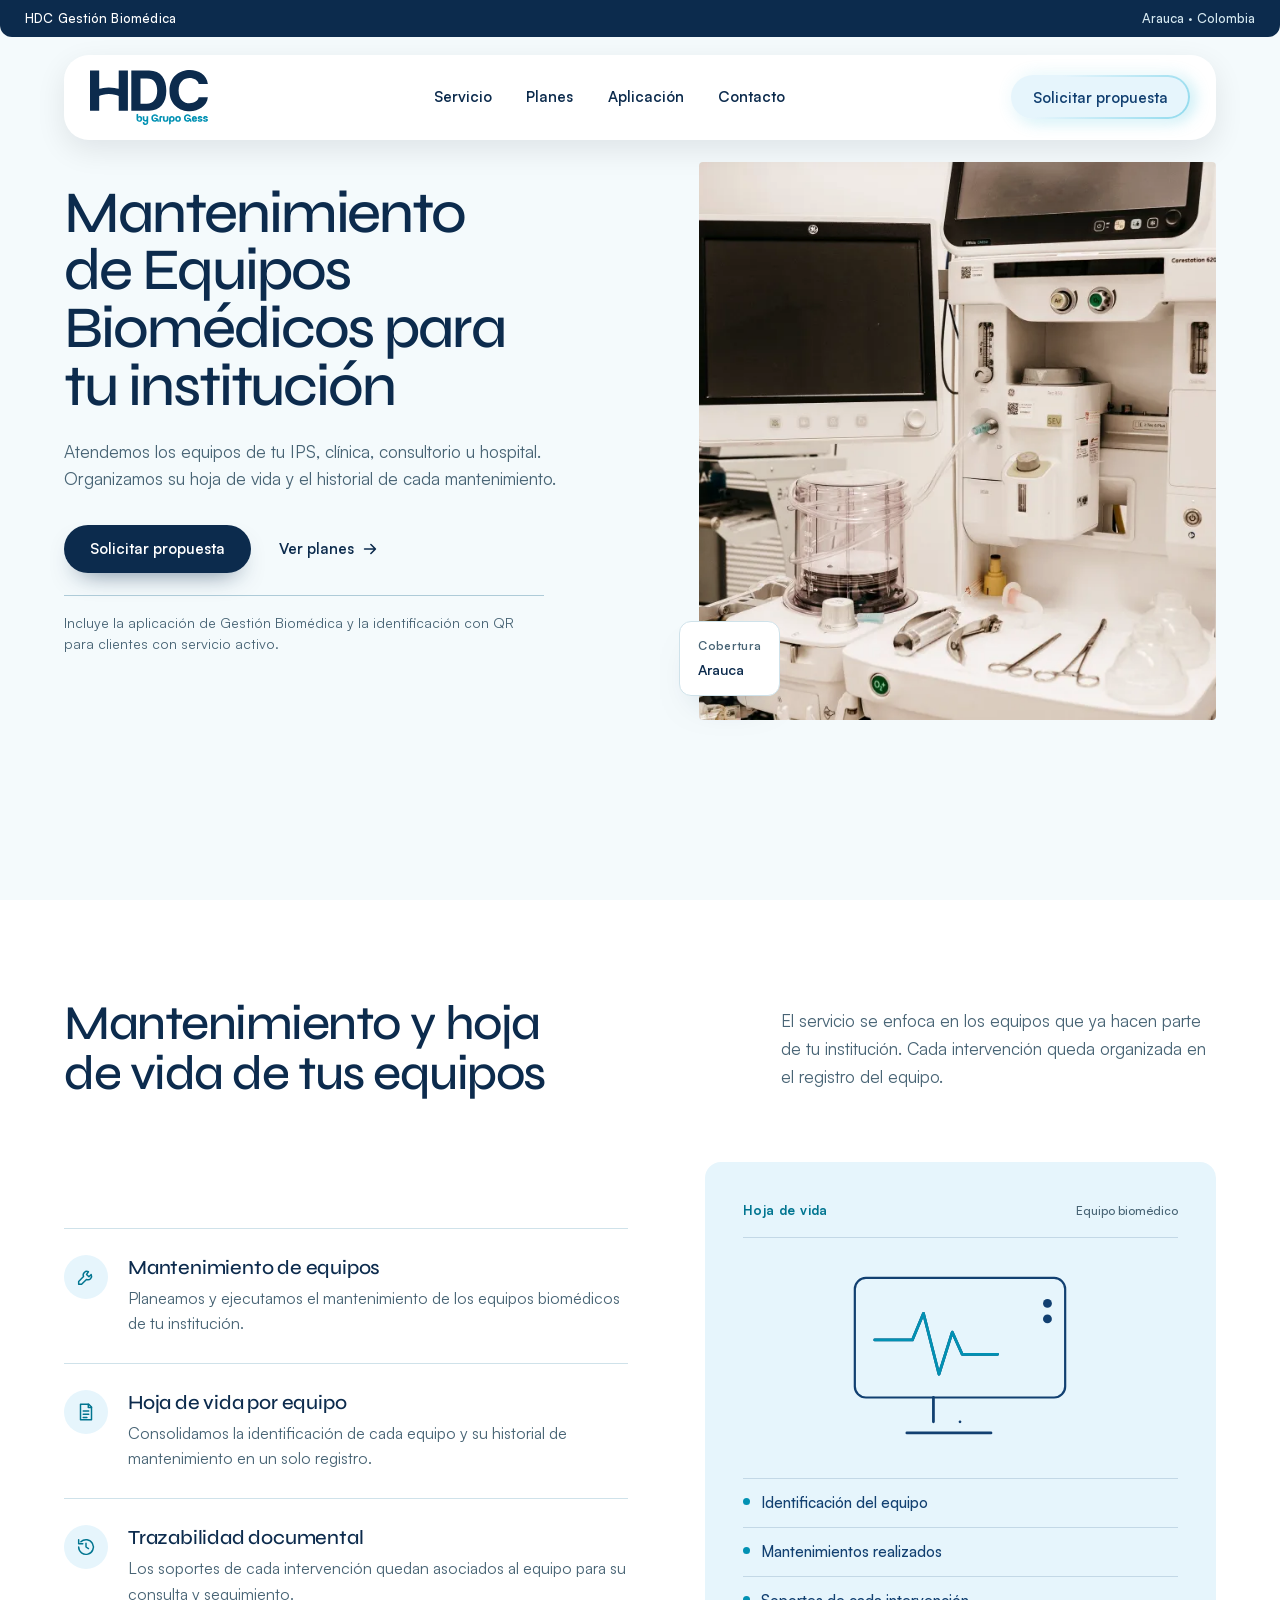
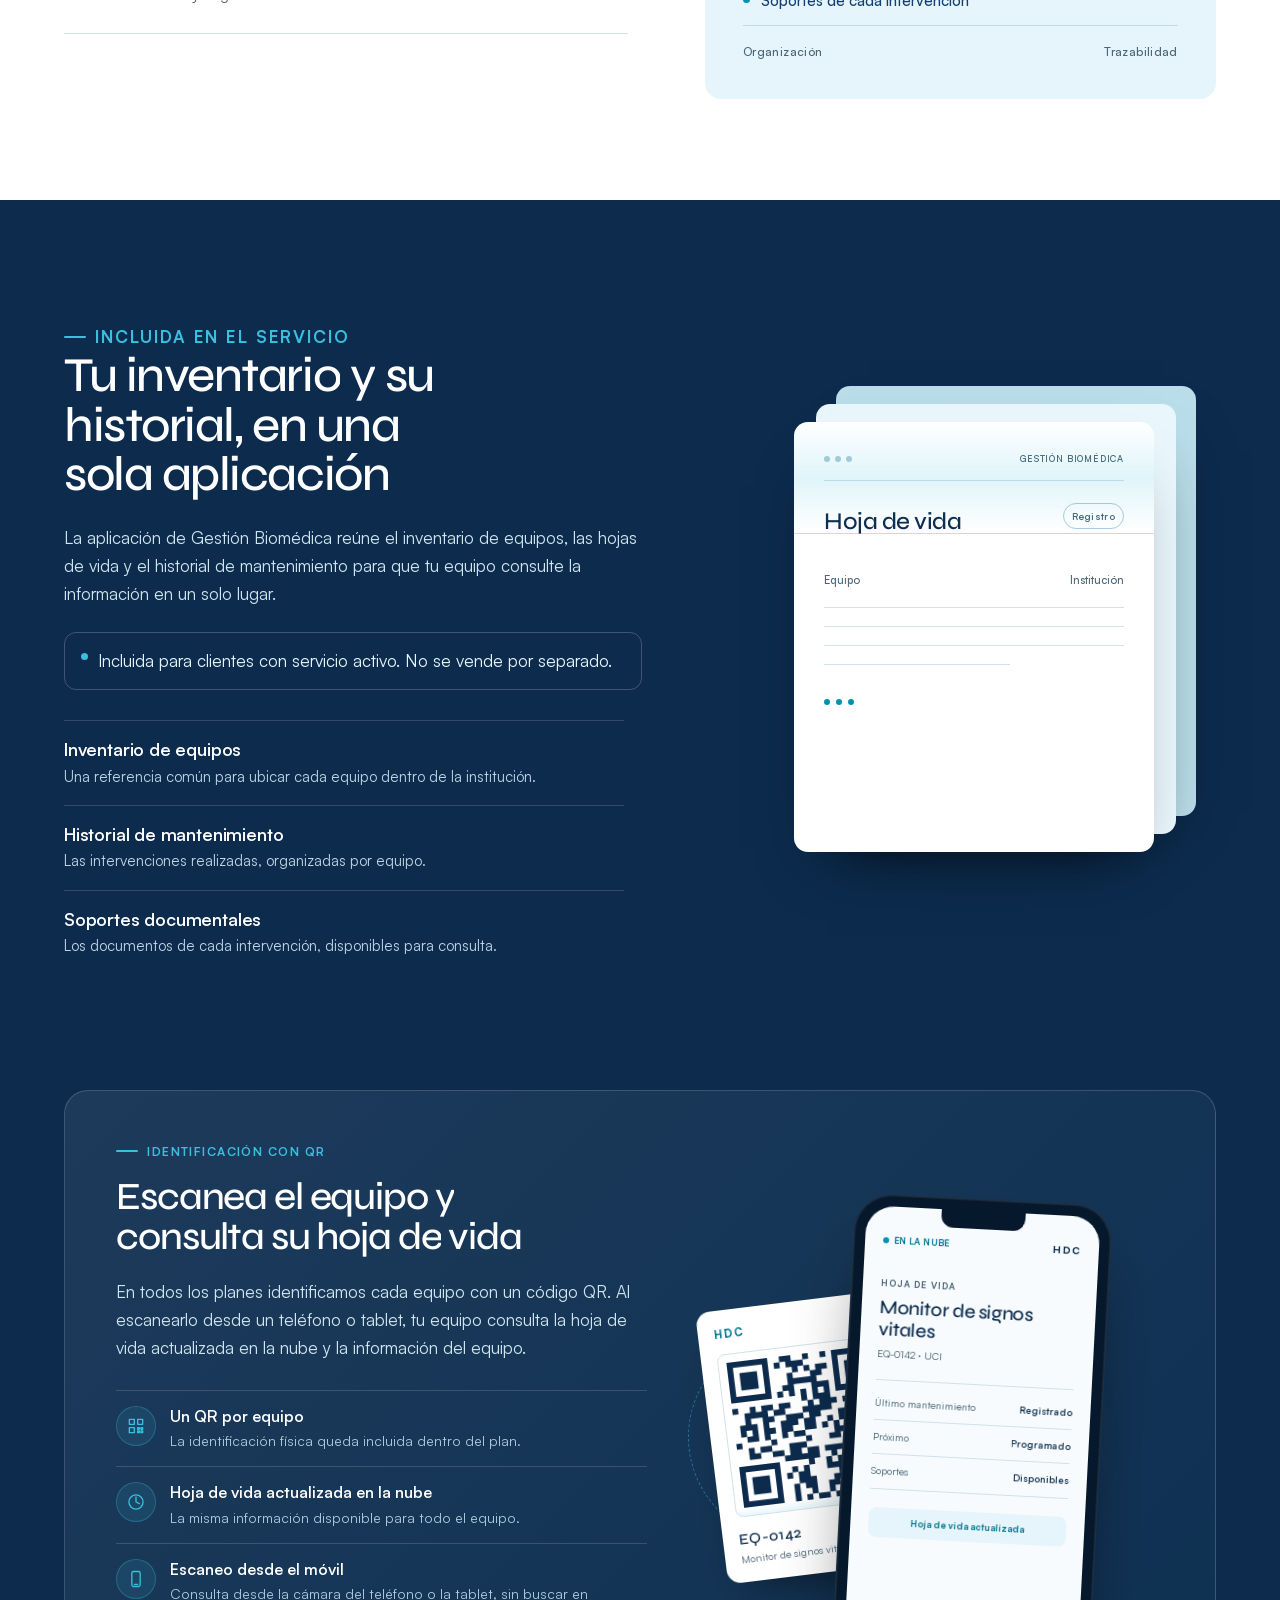
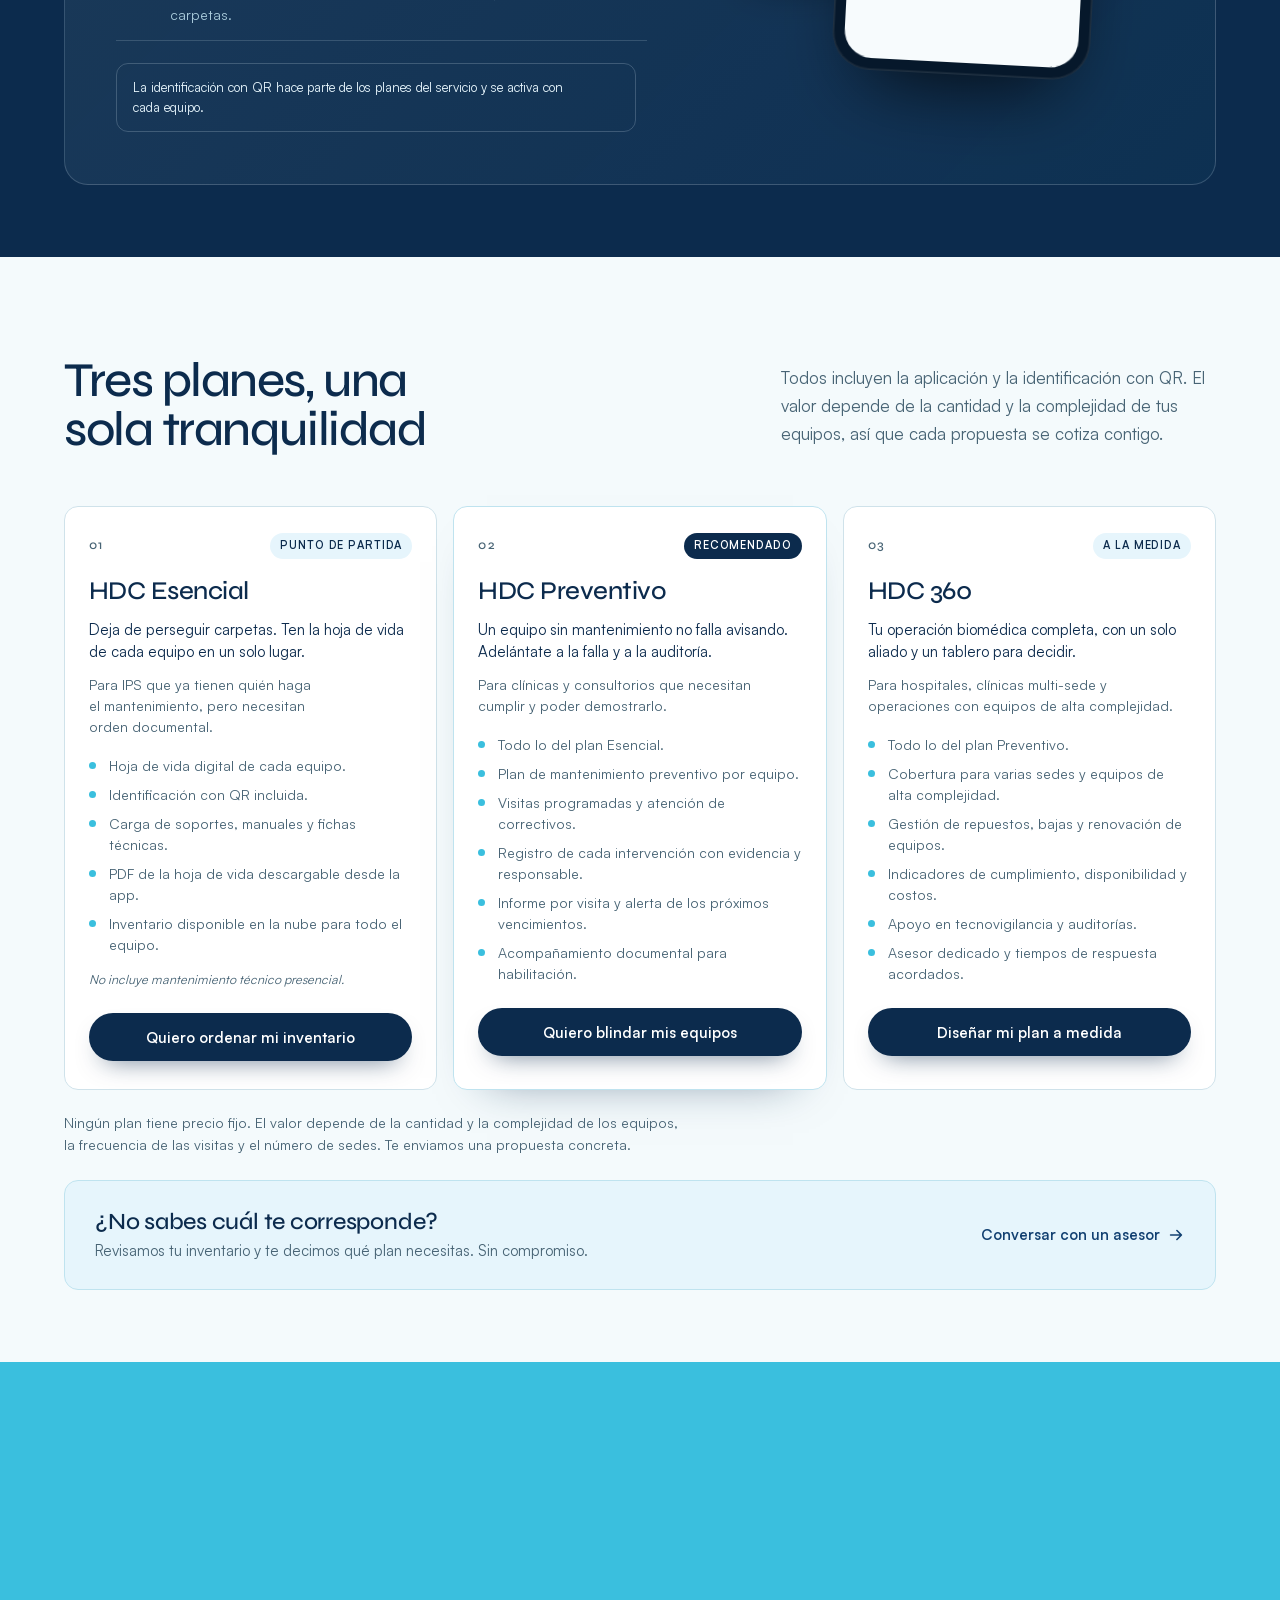
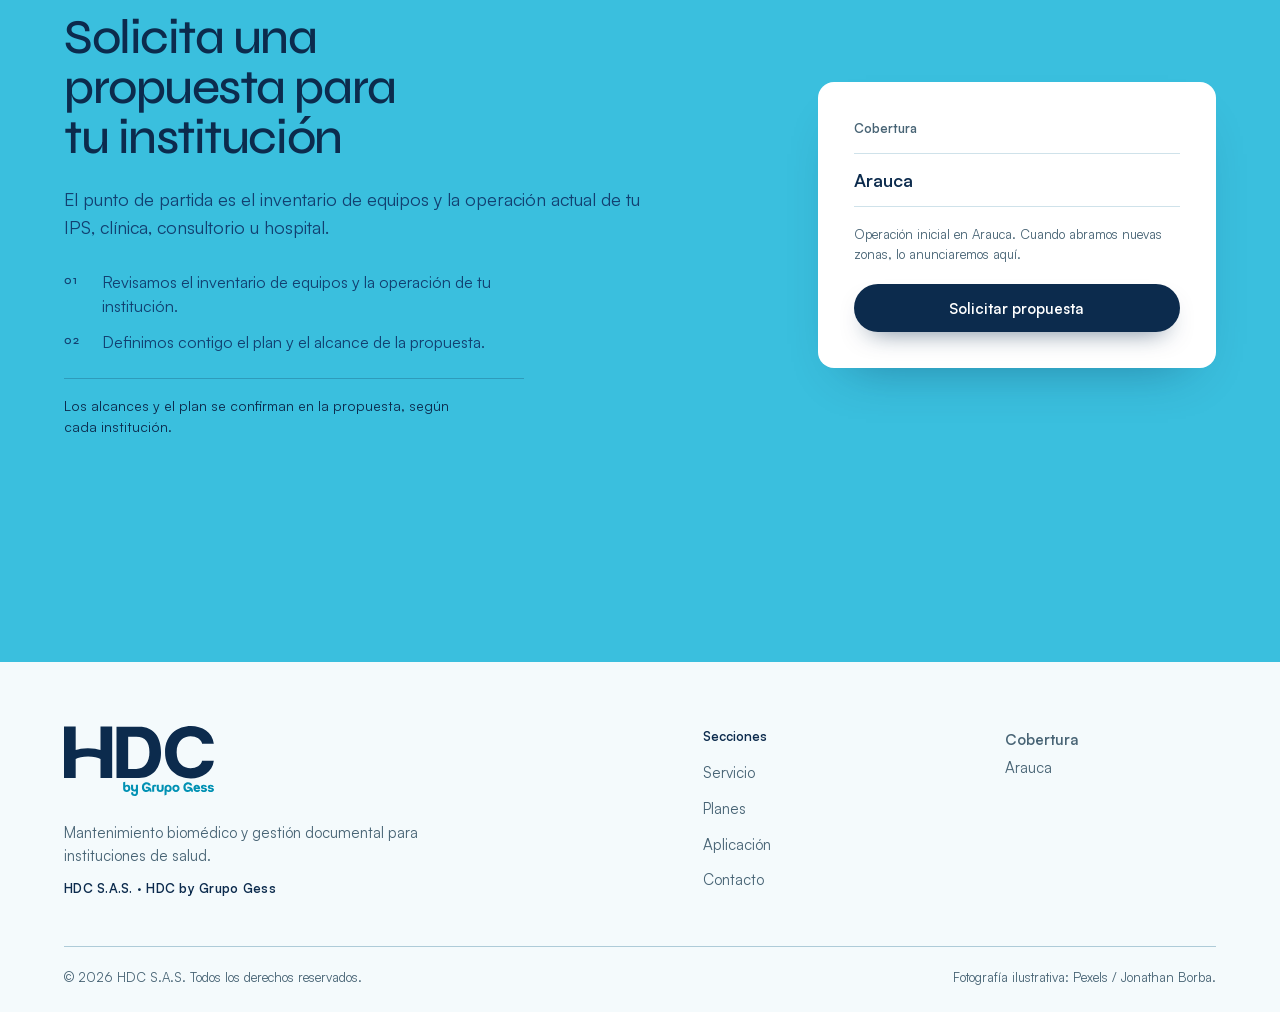
==== commit 0d301af8: "Landing: planes, cobertura Arauca y CTA a WhatsApp" ====
--- a/index.html
+++ b/index.html
@@ -3,29 +3,29 @@
 <head>
   <meta charset="utf-8">
   <meta name="viewport" content="width=device-width, initial-scale=1">
-  <title>HDC Gestión Biomédica | Mantenimiento biomédico en Arauca, Casanare y Boyacá</title>
-  <meta name="description" content="Mantenimiento biomédico para IPS, clínicas y hospitales. Hojas de vida con QR e historial en la app. Cobertura en Arauca, Casanare y Boyacá.">
+  <title>HDC Gestión Biomédica | Mantenimiento biomédico en Arauca</title>
+  <meta name="description" content="Mantenimiento biomédico y hoja de vida digital para IPS, clínicas y hospitales en Arauca. Identificación con QR y gestión documental en la nube.">
   <meta name="theme-color" content="#0c2b4d">
   <meta name="color-scheme" content="light">
   <meta name="page-type" content="service">
   <meta name="site-kind" content="other">
 
-  <!-- PENDIENTE AL PUBLICAR: convertir og:image y twitter:image en URL absoluta,
-       y añadir og:url y canonical cuando el dominio definitivo esté configurado. -->
+  <link rel="canonical" href="https://www.hospitalcontinental.com/">
   <meta property="og:type" content="website">
   <meta property="og:locale" content="es_CO">
   <meta property="og:site_name" content="HDC Gestión Biomédica">
-  <meta property="og:title" content="Mantenimiento biomédico en Arauca, Casanare y Boyacá">
-  <meta property="og:description" content="Mantenimiento biomédico para IPS, clínicas y hospitales. Hojas de vida con QR e historial en la app.">
-  <meta property="og:image" content="assets/img/og-hdc.png">
+  <meta property="og:url" content="https://www.hospitalcontinental.com/">
+  <meta property="og:title" content="Mantenimiento biomédico en Arauca">
+  <meta property="og:description" content="Mantenimiento biomédico y hoja de vida digital para IPS, clínicas y hospitales en Arauca. Identificación con QR y gestión documental en la nube.">
+  <meta property="og:image" content="https://www.hospitalcontinental.com/assets/img/og-hdc.png">
   <meta property="og:image:width" content="1200">
   <meta property="og:image:height" content="630">
-  <meta property="og:image:alt" content="HDC Gestión Biomédica: mantenimiento biomédico en Arauca, Casanare y Boyacá">
+  <meta property="og:image:alt" content="HDC Gestión Biomédica: mantenimiento biomédico en Arauca">
   <meta name="twitter:card" content="summary_large_image">
-  <meta name="twitter:title" content="Mantenimiento biomédico en Arauca, Casanare y Boyacá">
-  <meta name="twitter:description" content="Mantenimiento biomédico para IPS, clínicas y hospitales. Hojas de vida con QR e historial en la app.">
-  <meta name="twitter:image" content="assets/img/og-hdc.png">
-  <meta name="twitter:image:alt" content="HDC Gestión Biomédica: mantenimiento biomédico en Arauca, Casanare y Boyacá">
+  <meta name="twitter:title" content="Mantenimiento biomédico en Arauca">
+  <meta name="twitter:description" content="Mantenimiento biomédico y hoja de vida digital para IPS, clínicas y hospitales en Arauca.">
+  <meta name="twitter:image" content="https://www.hospitalcontinental.com/assets/img/og-hdc.png">
+  <meta name="twitter:image:alt" content="HDC Gestión Biomédica: mantenimiento biomédico en Arauca">
 
   <link rel="icon" href="assets/logo/hdc-dark.svg" type="image/svg+xml">
   <link rel="apple-touch-icon" href="assets/logo/apple-touch-icon.png">
@@ -43,12 +43,19 @@
       "description": "Mantenimiento de equipos biomédicos para IPS, clínicas, consultorios y hospitales, con hoja de vida e historial de mantenimiento organizados.",
       "provider": {
         "@type": "Organization",
-        "name": "HDC Gestión Biomédica"
+        "name": "HDC S.A.S.",
+        "alternateName": "HDC Gestión Biomédica",
+        "telephone": "+57 313 872 9641",
+        "address": {
+          "@type": "PostalAddress",
+          "streetAddress": "Cll. 20 # 12 - 34 Br. Las Villas",
+          "addressLocality": "Saravena",
+          "addressRegion": "Arauca",
+          "addressCountry": "CO"
+        }
       },
       "areaServed": [
-        { "@type": "AdministrativeArea", "name": "Arauca" },
-        { "@type": "AdministrativeArea", "name": "Casanare" },
-        { "@type": "AdministrativeArea", "name": "Boyacá" }
+        { "@type": "AdministrativeArea", "name": "Arauca" }
       ],
       "audience": {
         "@type": "BusinessAudience",
@@ -61,13 +68,11 @@
   <div class="scroll-progress" aria-hidden="true"><span></span></div>
   <a class="skip-link" href="#contenido">Saltar al contenido</a>
 
-  <!-- CTA PROVISIONAL: los enlaces «Solicitar propuesta» y «Conversar con un asesor»
-       apuntan a #contacto. Reemplazarlos por el canal definitivo antes de publicar. -->
   <header class="site-header">
     <div class="topbar">
       <div class="topbar__inner">
         <p class="topbar__name">HDC Gestión Biomédica</p>
-        <p class="topbar__coverage">Arauca · Casanare · Boyacá</p>
+        <p class="topbar__coverage">Arauca · Colombia</p>
       </div>
     </div>
 
@@ -85,7 +90,7 @@
         </ul>
 
         <div class="nav-actions">
-          <a class="btn btn--nav" href="#contacto">Solicitar propuesta</a>
+          <a class="btn btn--nav" href="https://wa.me/573138729641?text=Hola%2C%20quiero%20una%20propuesta%20de%20mantenimiento%20biom%C3%A9dico%20para%20mi%20instituci%C3%B3n." target="_blank" rel="noopener">Solicitar propuesta</a>
         </div>
 
         <button class="menu-toggle" type="button" aria-expanded="false" aria-controls="mobile-menu">
@@ -101,7 +106,7 @@
           <li><a href="#aplicacion">Aplicación</a></li>
           <li><a href="#contacto">Contacto</a></li>
         </ul>
-        <a class="btn btn--primary btn--full" href="#contacto">Solicitar propuesta</a>
+        <a class="btn btn--primary btn--full" href="https://wa.me/573138729641?text=Hola%2C%20quiero%20una%20propuesta%20de%20mantenimiento%20biom%C3%A9dico%20para%20mi%20instituci%C3%B3n." target="_blank" rel="noopener">Solicitar propuesta</a>
       </div>
     </nav>
   </header>
@@ -113,7 +118,7 @@
           <h1 id="hero-title" data-split>Mantenimiento de Equipos Biomédicos para tu institución</h1>
           <p class="lead" data-reveal style="--reveal-delay: 120ms">Atendemos los equipos de tu IPS, clínica, consultorio u hospital. Organizamos su hoja de vida y el historial de cada mantenimiento.</p>
           <div class="hero__actions" data-reveal style="--reveal-delay: 200ms">
-            <a class="btn btn--primary" href="#contacto">Solicitar propuesta</a>
+            <a class="btn btn--primary" href="https://wa.me/573138729641?text=Hola%2C%20quiero%20una%20propuesta%20de%20mantenimiento%20biom%C3%A9dico%20para%20mi%20instituci%C3%B3n." target="_blank" rel="noopener">Solicitar propuesta</a>
             <a class="text-link" href="#planes">Ver planes
               <svg viewBox="0 0 20 20" aria-hidden="true"><path d="M4 10h11M11 5l5 5-5 5"/></svg>
             </a>
@@ -127,8 +132,8 @@
             <img class="hero__photo" src="assets/img/equipos-biomedicos-1200.jpg" alt="Equipo biomédico en una sala de cirugía" width="1200" height="1000" fetchpriority="high">
           </picture>
           <div class="coverage-card">
-            <span class="coverage-card__label">Cobertura actual</span>
-            <span class="coverage-card__value">Arauca · Casanare · Boyacá</span>
+            <span class="coverage-card__label">Cobertura</span>
+            <span class="coverage-card__value">Arauca</span>
           </div>
         </div>
       </div>
@@ -273,7 +278,7 @@
           <div class="qr-feature__copy">
             <p class="eyebrow" data-reveal>Identificación con QR</p>
             <h3 class="qr-feature__title" data-split>Escanea el equipo y consulta su hoja de vida</h3>
-            <p data-reveal style="--reveal-delay: 100ms">En los planes del servicio identificamos cada equipo con un código QR. Al escanearlo desde un teléfono o tablet, tu equipo consulta en tiempo real la hoja de vida y toda la información del equipo.</p>
+            <p data-reveal style="--reveal-delay: 100ms">En todos los planes identificamos cada equipo con un código QR. Al escanearlo desde un teléfono o tablet, tu equipo consulta la hoja de vida actualizada en la nube y la información del equipo.</p>
 
             <ul class="qr-points">
               <li data-reveal style="--reveal-delay: 80ms">
@@ -290,8 +295,8 @@
                   <svg viewBox="0 0 24 24"><path d="M12 6v6l4 2"/><circle cx="12" cy="12" r="8.5"/></svg>
                 </span>
                 <div>
-                  <strong>Hoja de vida en tiempo real</strong>
-                  <span>La misma información actualizada para todo el equipo.</span>
+                  <strong>Hoja de vida actualizada en la nube</strong>
+                  <span>La misma información disponible para todo el equipo.</span>
                 </div>
               </li>
               <li data-reveal style="--reveal-delay: 220ms">
@@ -325,7 +330,7 @@
               <span class="qr-phone__notch"></span>
               <div class="qr-phone__screen">
                 <div class="qr-phone__top">
-                  <span class="qr-phone__live"><i></i> En tiempo real</span>
+                  <span class="qr-phone__live"><i></i> En la nube</span>
                   <span class="qr-phone__brand">HDC</span>
                 </div>
                 <p class="qr-phone__eyebrow">Hoja de vida</p>
@@ -348,47 +353,77 @@
     <section class="section section--plans" id="planes" aria-labelledby="planes-title">
       <div class="wrap">
         <div class="section-head section-head--plans">
-          <h2 id="planes-title" data-split>Planes de mantenimiento biomédico</h2>
-          <p data-reveal style="--reveal-delay: 120ms">Cuatro alternativas para organizar el servicio. Los alcances y la propuesta se definen con cada institución.</p>
+          <h2 id="planes-title" data-split>Tres planes, una sola tranquilidad</h2>
+          <p data-reveal style="--reveal-delay: 120ms">Todos incluyen la aplicación y la identificación con QR. El valor depende de la cantidad y la complejidad de tus equipos, así que cada propuesta se cotiza contigo.</p>
         </div>
 
         <div class="plans-grid">
           <article class="plan" data-reveal style="--reveal-delay: 60ms">
             <div class="plan__top">
               <span class="plan__index" aria-hidden="true">01</span>
-              <span class="plan__dot" aria-hidden="true"></span>
-            </div>
-            <h3>Biomédico Individual</h3>
+              <span class="plan__label">Punto de partida</span>
+            </div>
+            <h3>HDC Esencial</h3>
+            <p class="plan__tagline">Deja de perseguir carpetas. Ten la hoja de vida de cada equipo en un solo lugar.</p>
+            <p class="plan__for">Para IPS que ya tienen quién haga el mantenimiento, pero necesitan orden documental.</p>
+            <ul class="plan__list">
+              <li>Hoja de vida digital de cada equipo.</li>
+              <li>Identificación con QR incluida.</li>
+              <li>Carga de soportes, manuales y fichas técnicas.</li>
+              <li>PDF de la hoja de vida descargable desde la app.</li>
+              <li>Inventario disponible en la nube para todo el equipo.</li>
+            </ul>
+            <p class="plan__note">No incluye mantenimiento técnico presencial.</p>
+            <a class="btn btn--primary btn--full plan__cta" href="https://wa.me/573138729641?text=Hola%2C%20me%20interesa%20el%20plan%20HDC%20Esencial%20para%20mi%20instituci%C3%B3n." target="_blank" rel="noopener">Quiero ordenar mi inventario</a>
           </article>
-          <article class="plan" data-reveal style="--reveal-delay: 120ms">
+
+          <article class="plan plan--featured" data-reveal style="--reveal-delay: 120ms">
             <div class="plan__top">
               <span class="plan__index" aria-hidden="true">02</span>
-              <span class="plan__dot" aria-hidden="true"></span>
-            </div>
-            <h3>Biomédico Esencial</h3>
+              <span class="plan__label plan__label--hot">Recomendado</span>
+            </div>
+            <h3>HDC Preventivo</h3>
+            <p class="plan__tagline">Un equipo sin mantenimiento no falla avisando. Adelántate a la falla y a la auditoría.</p>
+            <p class="plan__for">Para clínicas y consultorios que necesitan cumplir y poder demostrarlo.</p>
+            <ul class="plan__list">
+              <li>Todo lo del plan Esencial.</li>
+              <li>Plan de mantenimiento preventivo por equipo.</li>
+              <li>Visitas programadas y atención de correctivos.</li>
+              <li>Registro de cada intervención con evidencia y responsable.</li>
+              <li>Informe por visita y alerta de los próximos vencimientos.</li>
+              <li>Acompañamiento documental para habilitación.</li>
+            </ul>
+            <a class="btn btn--primary btn--full plan__cta" href="https://wa.me/573138729641?text=Hola%2C%20me%20interesa%20el%20plan%20HDC%20Preventivo%20para%20mi%20instituci%C3%B3n." target="_blank" rel="noopener">Quiero blindar mis equipos</a>
           </article>
+
           <article class="plan" data-reveal style="--reveal-delay: 180ms">
             <div class="plan__top">
               <span class="plan__index" aria-hidden="true">03</span>
-              <span class="plan__dot" aria-hidden="true"></span>
-            </div>
-            <h3>Biomédico Gestión</h3>
+              <span class="plan__label">A la medida</span>
+            </div>
+            <h3>HDC 360</h3>
+            <p class="plan__tagline">Tu operación biomédica completa, con un solo aliado y un tablero para decidir.</p>
+            <p class="plan__for">Para hospitales, clínicas multi-sede y operaciones con equipos de alta complejidad.</p>
+            <ul class="plan__list">
+              <li>Todo lo del plan Preventivo.</li>
+              <li>Cobertura para varias sedes y equipos de alta complejidad.</li>
+              <li>Gestión de repuestos, bajas y renovación de equipos.</li>
+              <li>Indicadores de cumplimiento, disponibilidad y costos.</li>
+              <li>Apoyo en tecnovigilancia y auditorías.</li>
+              <li>Asesor dedicado y tiempos de respuesta acordados.</li>
+            </ul>
+            <a class="btn btn--primary btn--full plan__cta" href="https://wa.me/573138729641?text=Hola%2C%20quiero%20un%20plan%20a%20la%20medida%20%28HDC%20360%29%20para%20mi%20instituci%C3%B3n." target="_blank" rel="noopener">Diseñar mi plan a medida</a>
           </article>
-          <article class="plan" data-reveal style="--reveal-delay: 240ms">
-            <div class="plan__top">
-              <span class="plan__index" aria-hidden="true">04</span>
-              <span class="plan__dot" aria-hidden="true"></span>
-            </div>
-            <h3>Biomédico 360</h3>
-          </article>
-        </div>
+        </div>
+
+        <p class="plans-note" data-reveal style="--reveal-delay: 100ms">Ningún plan tiene precio fijo. El valor depende de la cantidad y la complejidad de los equipos, la frecuencia de las visitas y el número de sedes. Te enviamos una propuesta concreta.</p>
 
         <aside class="special-plan" data-reveal style="--reveal-delay: 80ms" aria-labelledby="special-plan-title">
           <div>
-            <h3 id="special-plan-title">Plan especial</h3>
-            <p>Conversemos sobre las necesidades de tu institución.</p>
-          </div>
-          <a class="text-link text-link--dark" href="#contacto">Conversar con un asesor
+            <h3 id="special-plan-title">¿No sabes cuál te corresponde?</h3>
+            <p>Revisamos tu inventario y te decimos qué plan necesitas. Sin compromiso.</p>
+          </div>
+          <a class="text-link text-link--dark" href="https://wa.me/573138729641?text=Hola%2C%20quiero%20hablar%20con%20un%20asesor%20sobre%20el%20servicio%20de%20HDC." target="_blank" rel="noopener">Conversar con un asesor
             <svg viewBox="0 0 20 20" aria-hidden="true"><path d="M4 10h11M11 5l5 5-5 5"/></svg>
           </a>
         </aside>
@@ -408,14 +443,12 @@
         </div>
 
         <div class="contact-card" data-reveal="right" style="--reveal-delay: 120ms">
-          <p class="contact-card__label">Cobertura actual</p>
+          <p class="contact-card__label">Cobertura</p>
           <ul class="coverage-list">
             <li>Arauca</li>
-            <li>Casanare</li>
-            <li>Boyacá</li>
           </ul>
-          <!-- CTA PROVISIONAL: reemplazar este href por el canal de contacto definitivo antes de publicar. -->
-          <a class="btn btn--primary btn--full" href="#contacto">Solicitar propuesta</a>
+          <p class="contact-card__hint">Operación inicial en Arauca. Cuando abramos nuevas zonas, lo anunciaremos aquí.</p>
+          <a class="btn btn--primary btn--full" href="https://wa.me/573138729641?text=Hola%2C%20quiero%20una%20propuesta%20de%20mantenimiento%20biom%C3%A9dico%20para%20mi%20instituci%C3%B3n." target="_blank" rel="noopener">Solicitar propuesta</a>
         </div>
       </div>
     </section>
@@ -428,6 +461,7 @@
           <img src="assets/logo/hdc-dark.svg" alt="HDC by Grupo Gess" width="730" height="341">
         </a>
         <p>Mantenimiento biomédico y gestión documental para instituciones de salud.</p>
+        <p class="footer-entity">HDC S.A.S. · HDC by Grupo Gess</p>
       </div>
 
       <nav class="footer-nav" aria-label="Navegación del pie">
@@ -442,18 +476,20 @@
 
       <div class="footer-coverage">
         <p class="footer-title">Cobertura</p>
-        <p>Arauca<br>Casanare<br>Boyacá</p>
+        <p>Arauca</p>
       </div>
     </div>
 
     <div class="wrap footer-bottom">
-      <p>© 2026 HDC Gestión Biomédica. Todos los derechos reservados.</p>
+      <p>© 2026 HDC S.A.S. Todos los derechos reservados.</p>
+      <!-- Enlaces legales ocultos hasta publicar las políticas aprobadas.
       <nav class="footer-legal" aria-label="Información legal">
         <a href="politica-de-privacidad.html">Privacidad</a>
         <a href="terminos-y-condiciones.html">Términos</a>
         <a href="politica-de-cookies.html">Cookies</a>
         <a href="accesibilidad.html">Accesibilidad</a>
       </nav>
+      -->
       <p class="footer-credit">Fotografía ilustrativa: Pexels / Jonathan Borba.</p>
     </div>
   </footer>
--- a/assets/css/styles.css
+++ b/assets/css/styles.css
@@ -985,19 +985,22 @@
 
 .plans-grid {
   display: grid;
-  grid-template-columns: repeat(4, minmax(0, 1fr));
+  grid-template-columns: repeat(3, minmax(0, 1fr));
   gap: 16px;
 }
 
 .plan {
   display: flex;
-  min-height: 186px;
   flex-direction: column;
-  justify-content: space-between;
-  padding: 26px 24px 30px;
+  padding: 26px 24px 28px;
   border: 1px solid var(--line);
   border-radius: 14px;
   background: var(--white);
+}
+
+.plan--featured {
+  border-color: #bfe3ef;
+  box-shadow: 0 22px 45px -34px rgba(12, 43, 77, 0.55);
 }
 
 .plan__top {
@@ -1013,6 +1016,22 @@
   font-size: 0.8125rem;
   font-weight: 500;
   letter-spacing: 0.1em;
+}
+
+.plan__label {
+  padding: 4px 10px;
+  border-radius: 999px;
+  background: var(--ice);
+  color: var(--navy);
+  font-size: 0.6875rem;
+  font-weight: 600;
+  letter-spacing: 0.08em;
+  text-transform: uppercase;
+}
+
+.plan__label--hot {
+  background: var(--navy);
+  color: var(--white);
 }
 
 .plan__dot {
@@ -1024,11 +1043,70 @@
 }
 
 .plan h3 {
-  max-width: 11ch;
-  margin: 42px 0 0;
-  font-size: 1.45rem;
+  margin: 18px 0 0;
+  font-size: 1.6rem;
   line-height: 1.1;
   letter-spacing: -0.02em;
+}
+
+.plan__tagline {
+  margin: 14px 0 0;
+  color: var(--navy);
+  font-size: 15px;
+  line-height: 1.45;
+}
+
+.plan__for {
+  margin: 12px 0 0;
+  color: var(--muted);
+  font-size: 14px;
+  line-height: 1.5;
+}
+
+.plan__list {
+  display: grid;
+  gap: 8px;
+  margin: 18px 0 0;
+  padding: 0;
+  list-style: none;
+}
+
+.plan__list li {
+  position: relative;
+  padding-left: 20px;
+  color: var(--muted);
+  font-size: 14px;
+  line-height: 1.5;
+}
+
+.plan__list li::before {
+  content: "";
+  position: absolute;
+  left: 0;
+  top: 0.45em;
+  width: 7px;
+  height: 7px;
+  border-radius: 50%;
+  background: var(--cyan);
+}
+
+.plan__note {
+  margin: 14px 0 0;
+  color: var(--muted);
+  font-size: 12.5px;
+  font-style: italic;
+}
+
+.plan__cta {
+  margin-top: 24px;
+}
+
+.plans-note {
+  max-width: 62ch;
+  margin: 22px 0 0;
+  color: var(--muted);
+  font-size: 14px;
+  line-height: 1.55;
 }
 
 .special-plan {
@@ -1113,6 +1191,13 @@
   border-bottom: 1px solid var(--line);
 }
 
+.contact-card__hint {
+  margin: -6px 0 20px;
+  color: var(--muted);
+  font-size: 13px;
+  line-height: 1.5;
+}
+
 .contact-steps {
   display: grid;
   gap: 12px;
@@ -1186,6 +1271,14 @@
   line-height: 1.55;
 }
 
+.footer-brand .footer-entity {
+  margin-top: 10px;
+  color: var(--navy);
+  font-size: 13px;
+  font-weight: 600;
+  letter-spacing: 0.02em;
+}
+
 .footer-title {
   margin-bottom: 14px;
   color: var(--navy);
@@ -1310,6 +1403,10 @@
     grid-template-columns: repeat(2, minmax(0, 1fr));
   }
 
+  .plan:last-child {
+    grid-column: 1 / -1;
+  }
+
   .contact-card {
     max-width: 540px;
     justify-self: start;
@@ -1457,12 +1554,15 @@
   }
 
   .plan {
-    min-height: 140px;
     padding: 22px;
   }
 
   .plan h3 {
-    margin-top: 30px;
+    margin-top: 16px;
+  }
+
+  .plan:last-child {
+    grid-column: auto;
   }
 
   .special-plan {
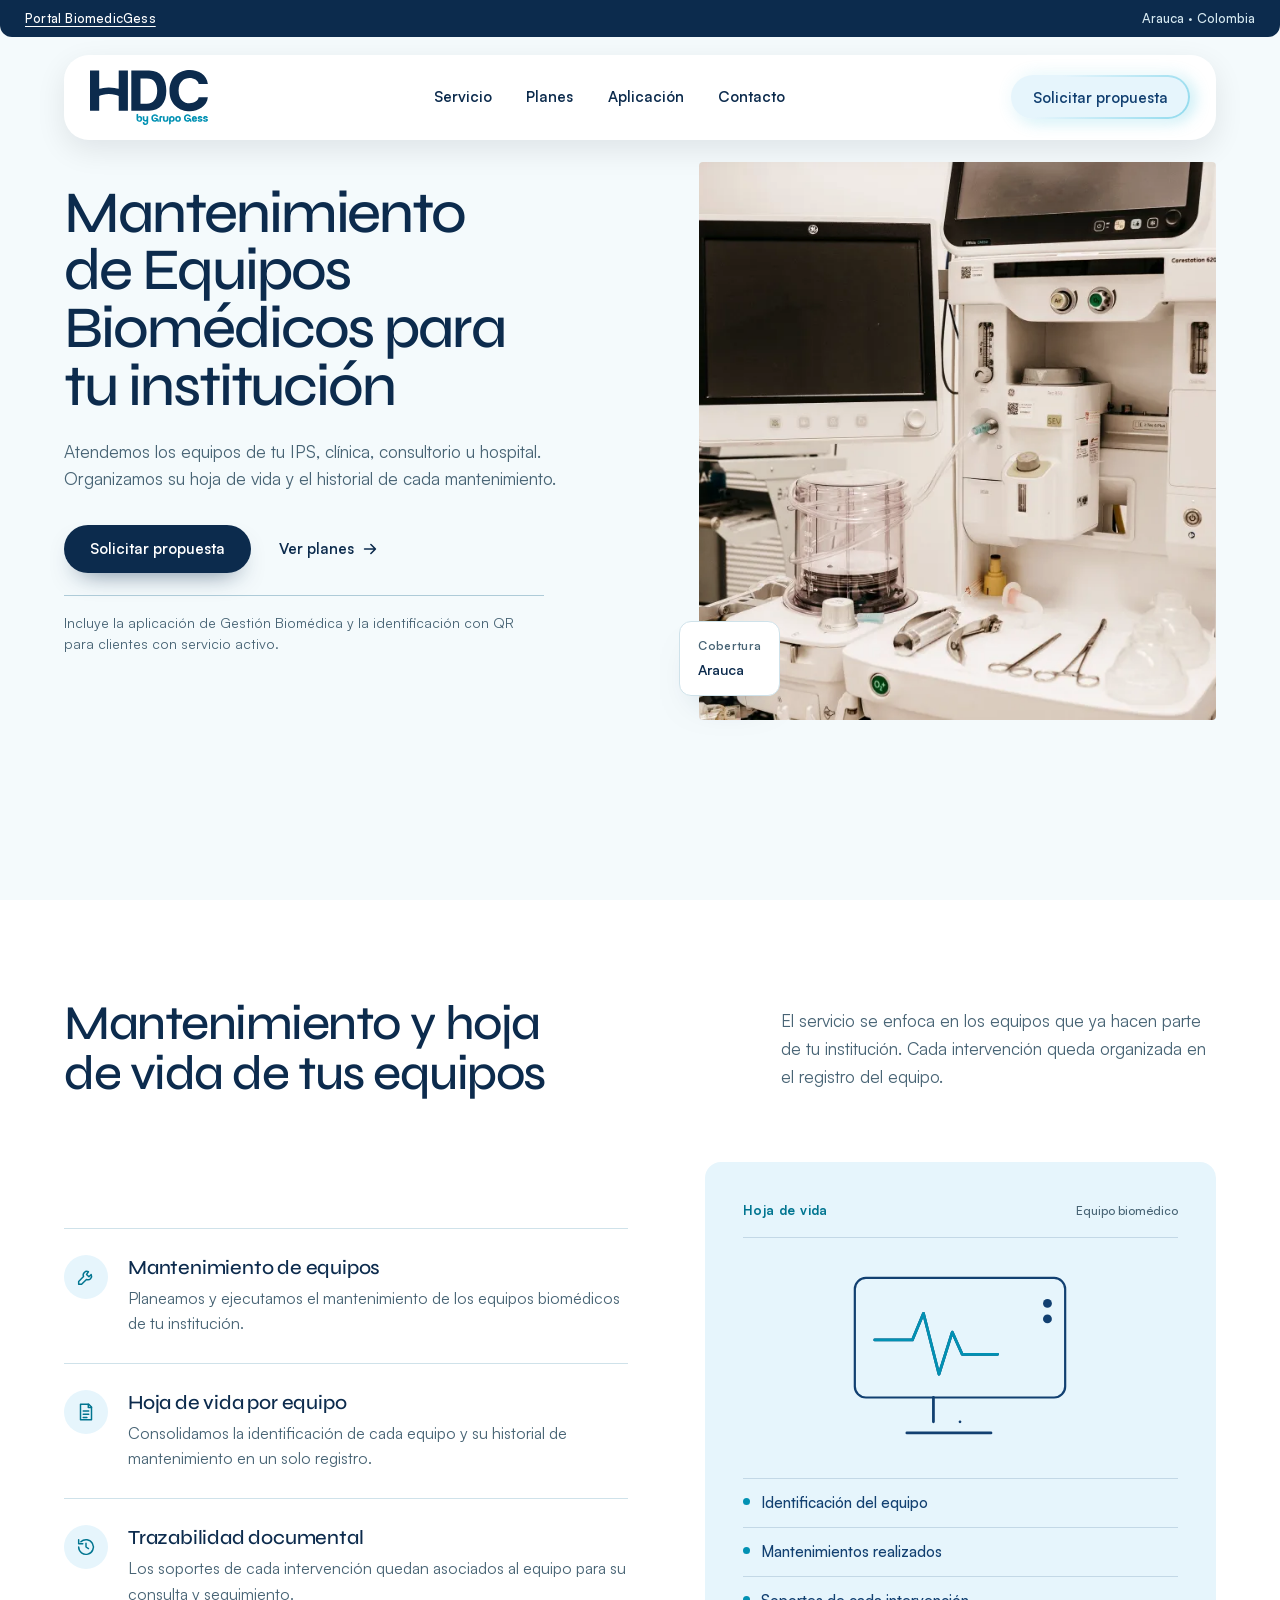
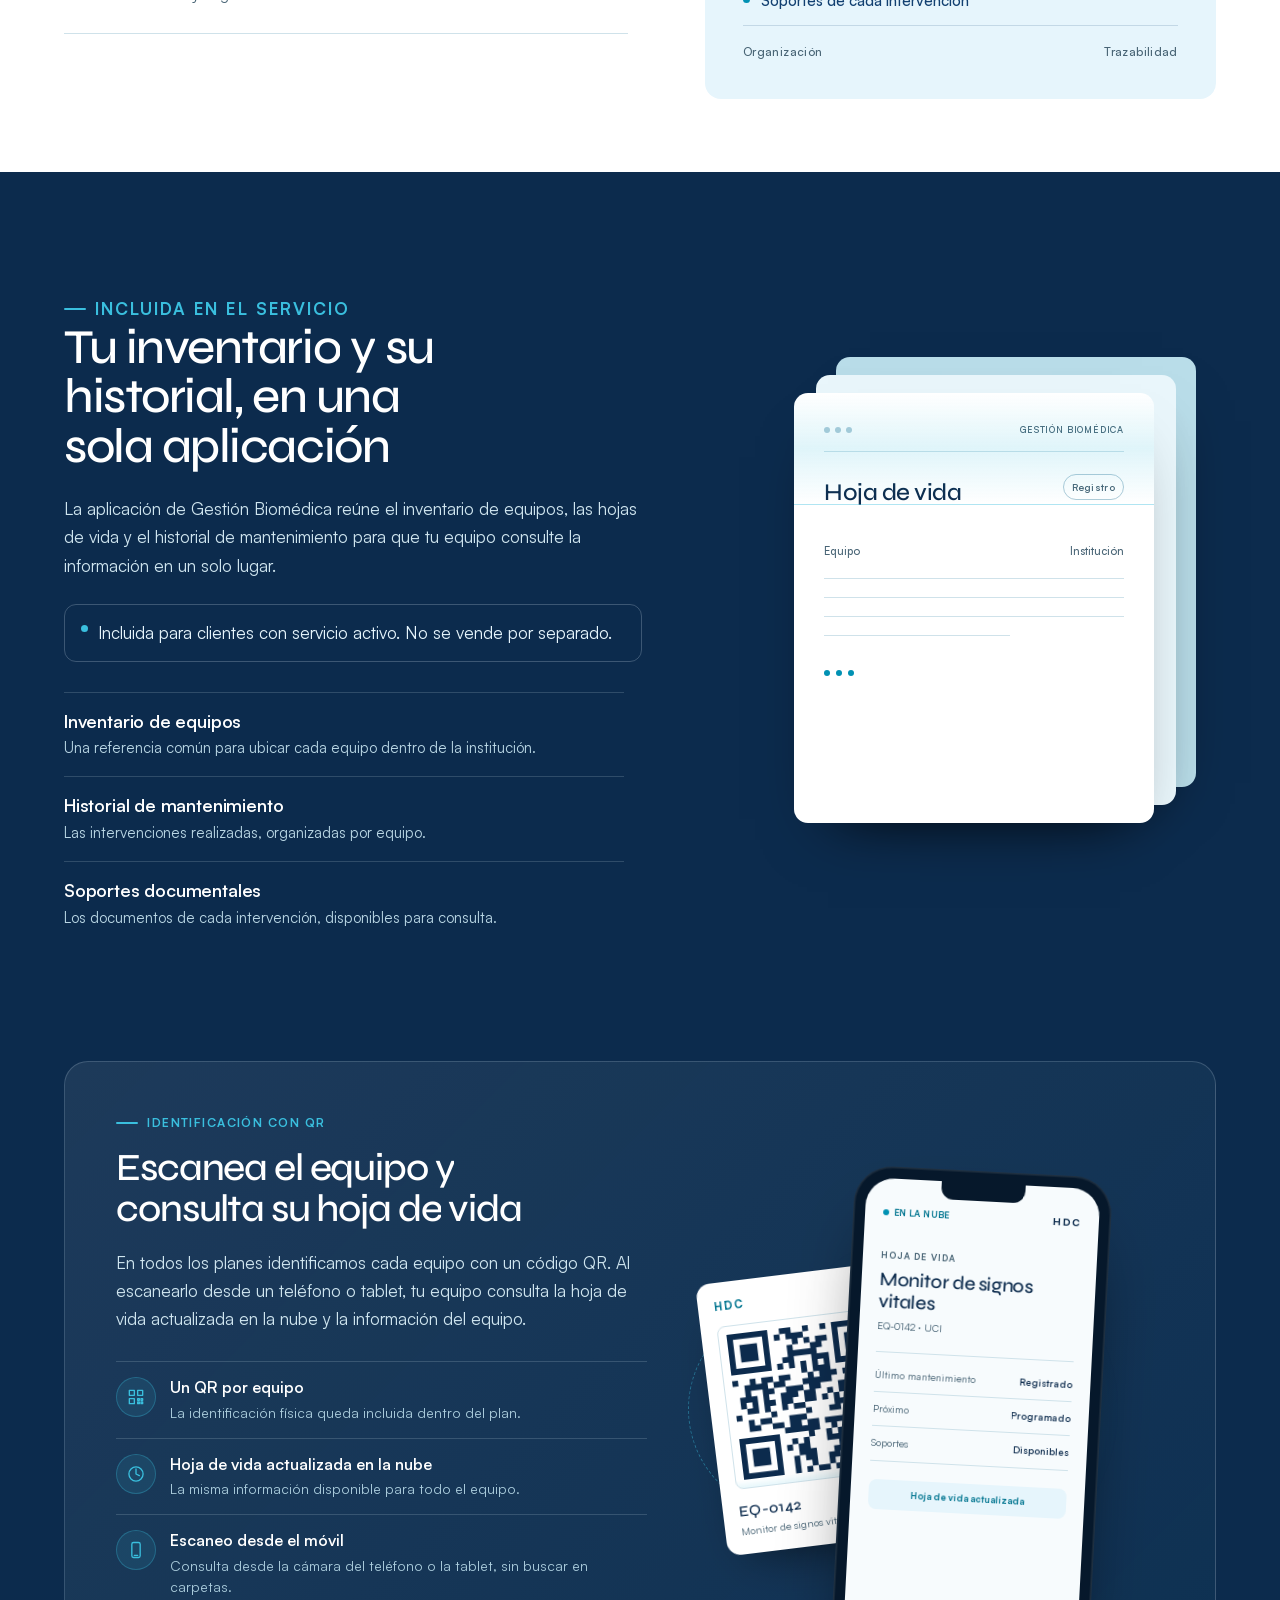
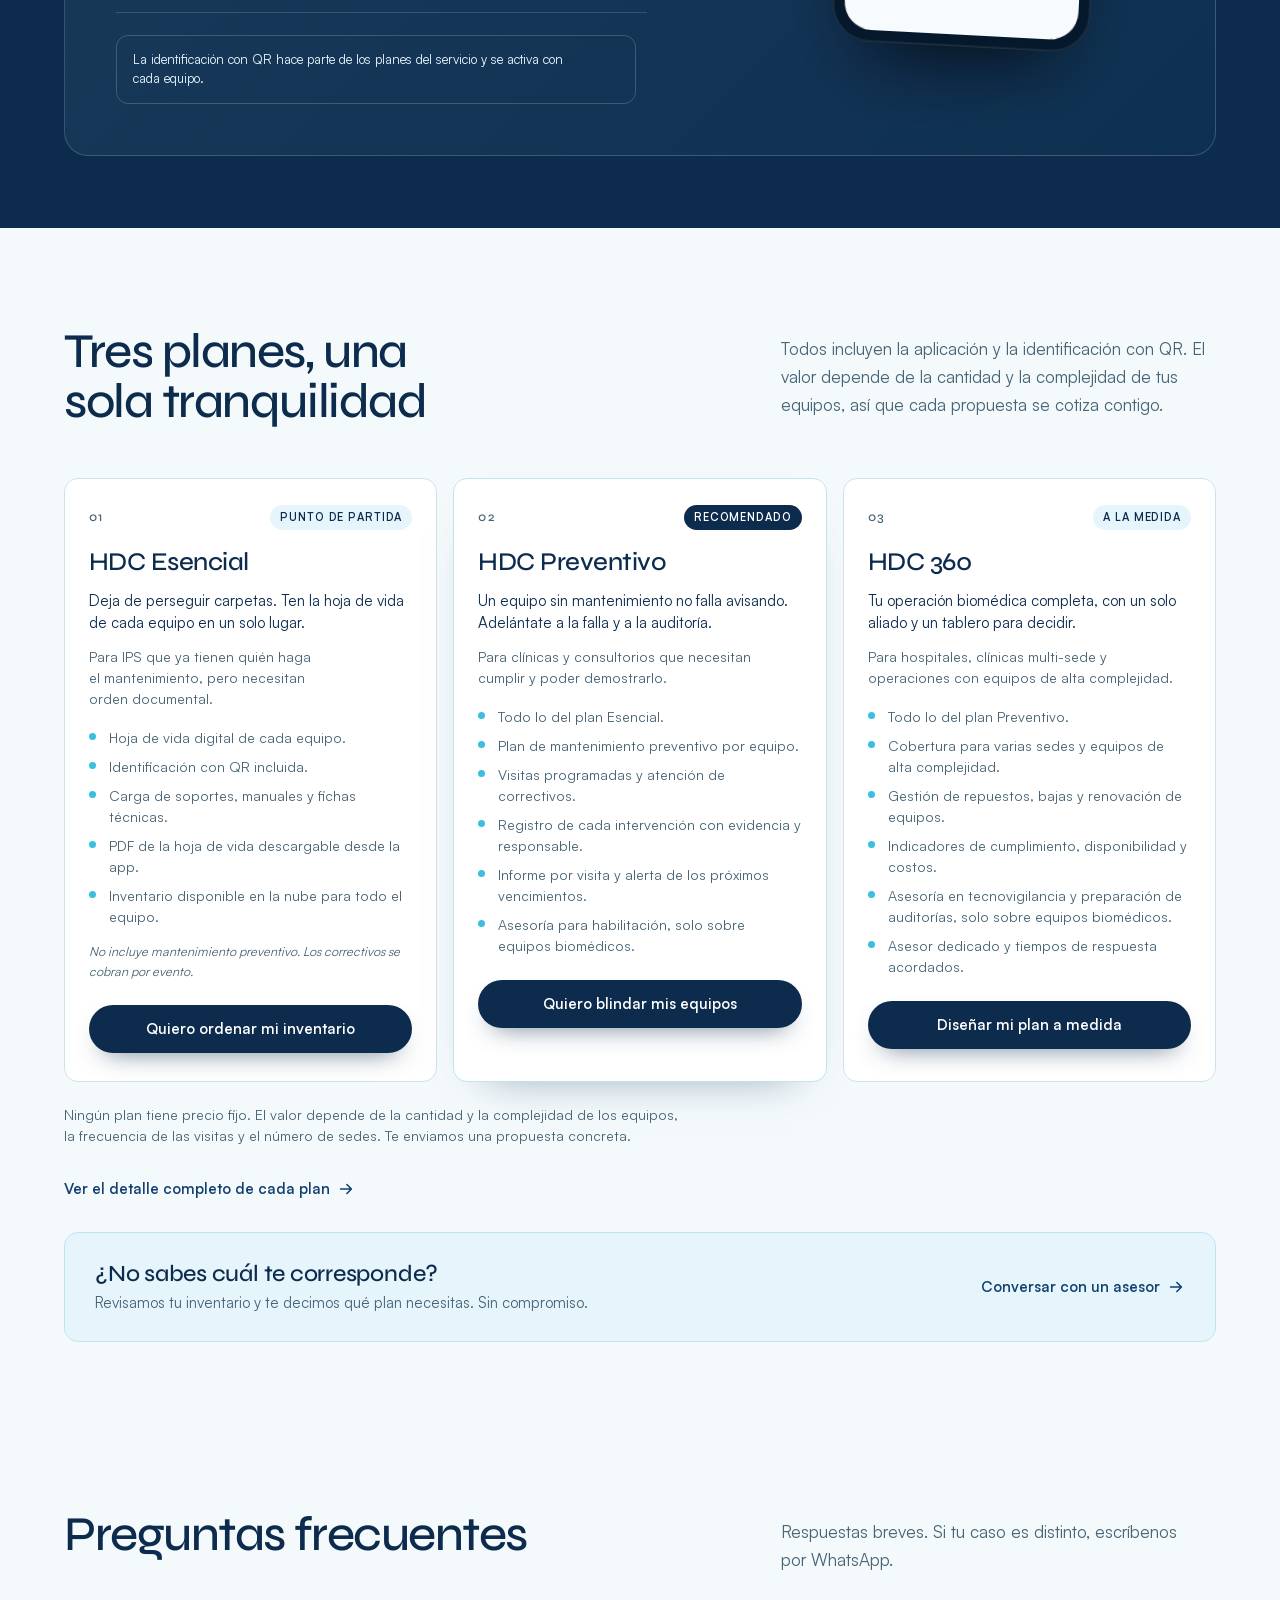
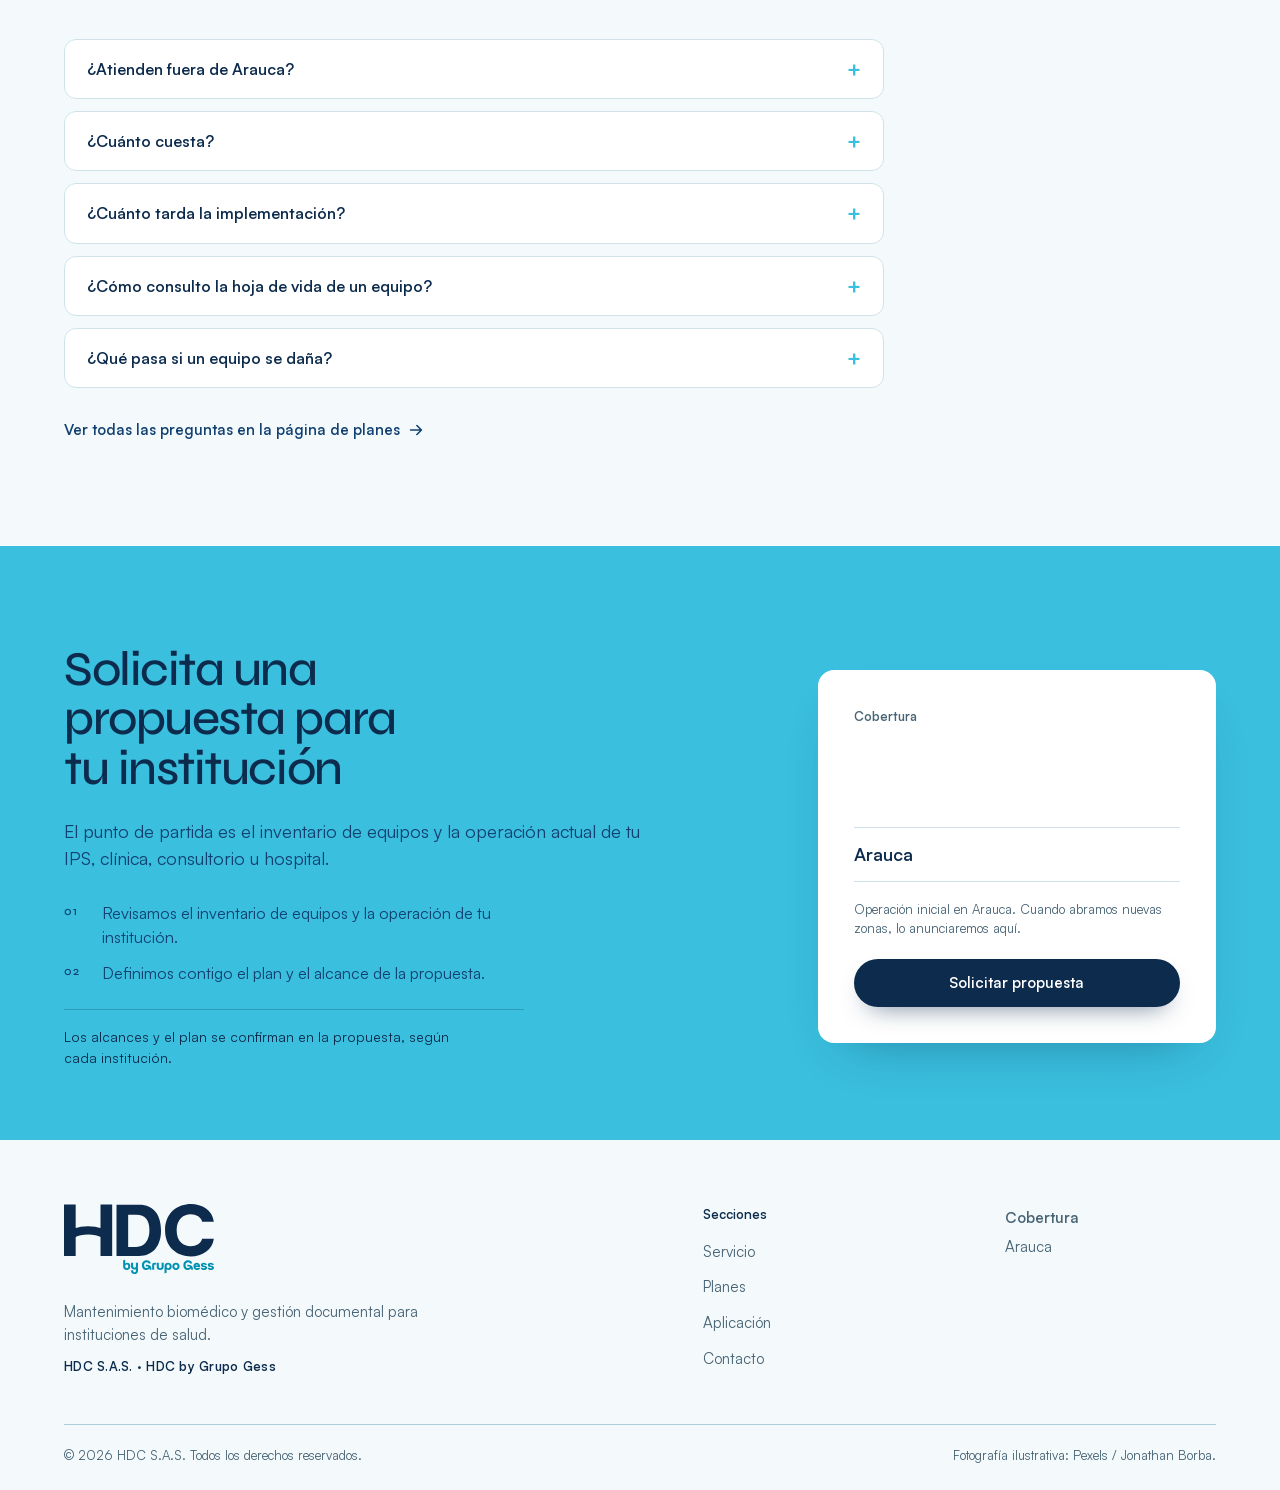
==== commit c79a1918: "Configurado .gitignore para excluir páginas legales y archivos de desarrollo, publicación de la prim" ====
--- a/index.html
+++ b/index.html
@@ -71,7 +71,7 @@
   <header class="site-header">
     <div class="topbar">
       <div class="topbar__inner">
-        <p class="topbar__name">HDC Gestión Biomédica</p>
+        <p class="topbar__name"><a href="https://biomedica.hospitalcontinental.com" target="_blank" rel="noopener">Portal BiomedicGess<span class="visually-hidden"> (se abre en una pestaña nueva)</span></a></p>
         <p class="topbar__coverage">Arauca · Colombia</p>
       </div>
     </div>
@@ -84,7 +84,7 @@
 
         <ul class="nav-list">
           <li><a class="nav-link" href="#servicio">Servicio</a></li>
-          <li><a class="nav-link" href="#planes">Planes</a></li>
+          <li><a class="nav-link" href="planes.html">Planes</a></li>
           <li><a class="nav-link" href="#aplicacion">Aplicación</a></li>
           <li><a class="nav-link" href="#contacto">Contacto</a></li>
         </ul>
@@ -102,7 +102,7 @@
       <div class="mobile-menu" id="mobile-menu" hidden>
         <ul class="mobile-menu__list">
           <li><a href="#servicio">Servicio</a></li>
-          <li><a href="#planes">Planes</a></li>
+          <li><a href="planes.html">Planes</a></li>
           <li><a href="#aplicacion">Aplicación</a></li>
           <li><a href="#contacto">Contacto</a></li>
         </ul>
@@ -373,7 +373,7 @@
               <li>PDF de la hoja de vida descargable desde la app.</li>
               <li>Inventario disponible en la nube para todo el equipo.</li>
             </ul>
-            <p class="plan__note">No incluye mantenimiento técnico presencial.</p>
+            <p class="plan__note">No incluye mantenimiento preventivo. Los correctivos se cobran por evento.</p>
             <a class="btn btn--primary btn--full plan__cta" href="https://wa.me/573138729641?text=Hola%2C%20me%20interesa%20el%20plan%20HDC%20Esencial%20para%20mi%20instituci%C3%B3n." target="_blank" rel="noopener">Quiero ordenar mi inventario</a>
           </article>
 
@@ -391,7 +391,7 @@
               <li>Visitas programadas y atención de correctivos.</li>
               <li>Registro de cada intervención con evidencia y responsable.</li>
               <li>Informe por visita y alerta de los próximos vencimientos.</li>
-              <li>Acompañamiento documental para habilitación.</li>
+              <li>Asesoría para habilitación, solo sobre equipos biomédicos.</li>
             </ul>
             <a class="btn btn--primary btn--full plan__cta" href="https://wa.me/573138729641?text=Hola%2C%20me%20interesa%20el%20plan%20HDC%20Preventivo%20para%20mi%20instituci%C3%B3n." target="_blank" rel="noopener">Quiero blindar mis equipos</a>
           </article>
@@ -409,7 +409,7 @@
               <li>Cobertura para varias sedes y equipos de alta complejidad.</li>
               <li>Gestión de repuestos, bajas y renovación de equipos.</li>
               <li>Indicadores de cumplimiento, disponibilidad y costos.</li>
-              <li>Apoyo en tecnovigilancia y auditorías.</li>
+              <li>Asesoría en tecnovigilancia y preparación de auditorías, solo sobre equipos biomédicos.</li>
               <li>Asesor dedicado y tiempos de respuesta acordados.</li>
             </ul>
             <a class="btn btn--primary btn--full plan__cta" href="https://wa.me/573138729641?text=Hola%2C%20quiero%20un%20plan%20a%20la%20medida%20%28HDC%20360%29%20para%20mi%20instituci%C3%B3n." target="_blank" rel="noopener">Diseñar mi plan a medida</a>
@@ -418,6 +418,10 @@
 
         <p class="plans-note" data-reveal style="--reveal-delay: 100ms">Ningún plan tiene precio fijo. El valor depende de la cantidad y la complejidad de los equipos, la frecuencia de las visitas y el número de sedes. Te enviamos una propuesta concreta.</p>
 
+        <p class="plans-note" data-reveal style="--reveal-delay: 100ms"><a class="text-link text-link--dark" href="planes.html">Ver el detalle completo de cada plan
+            <svg viewBox="0 0 20 20" aria-hidden="true"><path d="M4 10h11M11 5l5 5-5 5"/></svg>
+          </a></p>
+
         <aside class="special-plan" data-reveal style="--reveal-delay: 80ms" aria-labelledby="special-plan-title">
           <div>
             <h3 id="special-plan-title">¿No sabes cuál te corresponde?</h3>
@@ -427,6 +431,52 @@
             <svg viewBox="0 0 20 20" aria-hidden="true"><path d="M4 10h11M11 5l5 5-5 5"/></svg>
           </a>
         </aside>
+      </div>
+    </section>
+
+    <section class="section section--faq" id="preguntas" aria-labelledby="faq-title">
+      <div class="wrap">
+        <div class="section-head">
+          <h2 id="faq-title" data-split>Preguntas frecuentes</h2>
+          <p data-reveal style="--reveal-delay: 120ms">Respuestas breves. Si tu caso es distinto, escríbenos por WhatsApp.</p>
+        </div>
+
+        <ul class="faq-list">
+          <li class="faq-item" data-reveal>
+            <details>
+              <summary>¿Atienden fuera de Arauca?</summary>
+              <p class="faq-item__body">Por ahora la operación es solo en Arauca. Cuando abramos nuevas zonas, lo anunciaremos en esta página.</p>
+            </details>
+          </li>
+          <li class="faq-item" data-reveal>
+            <details>
+              <summary>¿Cuánto cuesta?</summary>
+              <p class="faq-item__body">Ningún plan tiene precio fijo. El valor depende de la cantidad y la complejidad de los equipos, la frecuencia de las visitas y el número de sedes. Te enviamos una propuesta concreta después de conversar con un asesor.</p>
+            </details>
+          </li>
+          <li class="faq-item" data-reveal>
+            <details>
+              <summary>¿Cuánto tarda la implementación?</summary>
+              <p class="faq-item__body">Hasta 8 días hábiles desde el primer pago. En ese plazo cargamos las hojas de vida y soportes en la página web y te entregamos el usuario para consultar toda la información.</p>
+            </details>
+          </li>
+          <li class="faq-item" data-reveal>
+            <details>
+              <summary>¿Cómo consulto la hoja de vida de un equipo?</summary>
+              <p class="faq-item__body">Escaneas el código QR asignado al equipo biomédico e ingresas con tu usuario y contraseña. Te lleva directamente a la hoja de vida del equipo. También puedes entrar desde el portal BiomedicGess.</p>
+            </details>
+          </li>
+          <li class="faq-item" data-reveal>
+            <details>
+              <summary>¿Qué pasa si un equipo se daña?</summary>
+              <p class="faq-item__body">Reportas la novedad por la plataforma. Según el equipo y su necesidad, te damos respuesta en general en un máximo de 48 horas. En el plan Esencial, los mantenimientos correctivos se cobran por evento y el valor se acuerda con el asesor.</p>
+            </details>
+          </li>
+        </ul>
+
+        <p class="plans-note" data-reveal style="--reveal-delay: 100ms"><a class="text-link text-link--dark" href="planes.html">Ver todas las preguntas en la página de planes
+            <svg viewBox="0 0 20 20" aria-hidden="true"><path d="M4 10h11M11 5l5 5-5 5"/></svg>
+          </a></p>
       </div>
     </section>
 
@@ -468,7 +518,7 @@
         <p class="footer-title">Secciones</p>
         <ul>
           <li><a href="#servicio">Servicio</a></li>
-          <li><a href="#planes">Planes</a></li>
+          <li><a href="planes.html">Planes</a></li>
           <li><a href="#aplicacion">Aplicación</a></li>
           <li><a href="#contacto">Contacto</a></li>
         </ul>
--- a/assets/css/styles.css
+++ b/assets/css/styles.css
@@ -576,9 +576,9 @@
 /* Sections */
 
 .section {
-  min-height: 100svh;
-  padding-top: clamp(5.5rem, 11vh, 7.5rem);
-  padding-bottom: clamp(4rem, 8vh, 6rem);
+  min-height: 25svh;
+  padding-top: clamp(3rem, 11vh, 7.5rem);
+  padding-bottom: clamp(2rem, 8vh, 6rem);
 }
 
 .section--service {
@@ -977,6 +977,342 @@
   background: var(--teal);
 }
 
+/* Enlace al portal en la barra superior */
+
+.topbar__name a {
+  color: inherit;
+  text-decoration: underline;
+  text-underline-offset: 3px;
+}
+
+.topbar__name a:focus-visible {
+  outline: 2px solid currentColor;
+  outline-offset: 3px;
+}
+
+/* Preguntas frecuentes */
+
+.faq-list {
+  display: grid;
+  gap: 12px;
+  max-width: 820px;
+  margin: 0;
+  padding: 0;
+  list-style: none;
+}
+
+.faq-item {
+  border: 1px solid var(--line);
+  border-radius: 12px;
+  background: var(--white);
+}
+
+.faq-item summary {
+  display: flex;
+  align-items: center;
+  justify-content: space-between;
+  gap: 16px;
+  padding: 18px 22px;
+  color: var(--navy);
+  font-weight: 600;
+  line-height: 1.4;
+  cursor: pointer;
+  list-style: none;
+}
+
+.faq-item summary::-webkit-details-marker {
+  display: none;
+}
+
+.faq-item summary::after {
+  content: "+";
+  flex: none;
+  color: var(--cyan);
+  font-size: 1.375rem;
+  line-height: 1;
+}
+
+.faq-item[open] summary::after {
+  content: "–";
+}
+
+.faq-item summary:focus-visible {
+  outline: 2px solid var(--cyan);
+  outline-offset: -2px;
+  border-radius: 12px;
+}
+
+.faq-item__body {
+  margin: 0;
+  padding: 0 22px 20px;
+  color: var(--muted);
+  font-size: 15px;
+  line-height: 1.6;
+}
+
+/* Accesibilidad e interacción táctil */
+
+:where([id]) {
+  scroll-margin-top: 120px;
+}
+
+a,
+button {
+  touch-action: manipulation;
+  -webkit-tap-highlight-color: rgba(58, 191, 222, 0.2);
+}
+
+/* Página de planes */
+
+.section--flow,
+.section--faq {
+  min-height: 0;
+  padding-top: clamp(4rem, 8vw, 6rem);
+  padding-bottom: clamp(4rem, 8vw, 6rem);
+}
+
+.plans-hero {
+  padding-top: clamp(3rem, 7vw, 5.5rem);
+}
+
+.plans-hero h1 {
+  max-width: 18ch;
+}
+
+.plans-hero__actions {
+  display: flex;
+  flex-wrap: wrap;
+  align-items: center;
+  gap: 16px 24px;
+  margin-top: 28px;
+}
+
+.plans-hero__note {
+  margin: 0;
+  color: var(--muted);
+  font-size: 13.5px;
+}
+
+.benefit-strip {
+  display: grid;
+  grid-template-columns: repeat(4, minmax(0, 1fr));
+  gap: 16px;
+  margin: 0;
+  padding: 0;
+  list-style: none;
+}
+
+.benefit-strip li {
+  padding: 20px;
+  border-radius: 14px;
+  background: var(--ice);
+  color: var(--navy);
+  font-size: 15px;
+  font-weight: 600;
+  line-height: 1.4;
+}
+
+.plan-detail {
+  display: grid;
+  grid-template-columns: minmax(0, 0.9fr) minmax(0, 1.4fr);
+  gap: clamp(24px, 4vw, 56px);
+  padding: clamp(28px, 4vw, 44px);
+  border: 1px solid var(--line);
+  border-radius: 18px;
+  background: var(--white);
+}
+
+.plan-detail + .plan-detail {
+  margin-top: 20px;
+}
+
+.plan-detail--featured {
+  border-color: #bfe3ef;
+  box-shadow: 0 22px 45px -34px rgba(12, 43, 77, 0.55);
+}
+
+.plan-detail__head .service-icon {
+  margin-bottom: 18px;
+}
+
+.plan-detail__head h3 {
+  margin: 0;
+  font-size: 1.75rem;
+  line-height: 1.1;
+  letter-spacing: -0.02em;
+}
+
+.plan-detail__for {
+  margin: 14px 0 0;
+  color: var(--navy);
+  font-size: 15px;
+  line-height: 1.55;
+}
+
+.plan-detail__model {
+  margin: 12px 0 0;
+  color: var(--muted);
+  font-size: 13.5px;
+  font-style: italic;
+}
+
+.plan-detail .btn {
+  margin-top: 24px;
+}
+
+.plan-detail__block + .plan-detail__block {
+  margin-top: 22px;
+}
+
+.plan-detail__block h4 {
+  margin: 0 0 10px;
+  color: var(--navy);
+  font-size: 13px;
+  font-weight: 600;
+  letter-spacing: 0.08em;
+  text-transform: uppercase;
+}
+
+.plan-detail__list {
+  display: grid;
+  gap: 8px;
+  margin: 0;
+  padding: 0;
+  list-style: none;
+}
+
+.plan-detail__list li {
+  position: relative;
+  padding-left: 20px;
+  color: var(--muted);
+  font-size: 14.5px;
+  line-height: 1.5;
+}
+
+.plan-detail__list li::before {
+  content: "";
+  position: absolute;
+  left: 0;
+  top: 0.45em;
+  width: 7px;
+  height: 7px;
+  border-radius: 50%;
+  background: var(--cyan);
+}
+
+.plan-detail__list--no li::before {
+  background: var(--line-strong);
+}
+
+.plan-detail__steps {
+  display: grid;
+  gap: 8px;
+  margin: 0;
+  padding: 0 0 0 22px;
+  color: var(--muted);
+  font-size: 14.5px;
+  line-height: 1.55;
+}
+
+.plan-detail__steps li::marker {
+  color: var(--navy);
+  font-weight: 600;
+}
+
+.table-wrap {
+  overflow-x: auto;
+  border: 1px solid var(--line);
+  border-radius: 14px;
+  background: var(--white);
+}
+
+.compare-table {
+  width: 100%;
+  min-width: 560px;
+  border-collapse: collapse;
+  font-size: 14.5px;
+}
+
+.compare-table th,
+.compare-table td {
+  padding: 14px 18px;
+  border-bottom: 1px solid var(--line);
+  color: var(--muted);
+  text-align: center;
+}
+
+.compare-table th:first-child,
+.compare-table td:first-child {
+  text-align: left;
+}
+
+.compare-table thead th {
+  background: var(--ice);
+  color: var(--navy);
+  font-weight: 600;
+}
+
+.compare-table tbody th {
+  color: var(--navy);
+  font-weight: 500;
+}
+
+.compare-table tbody tr:last-child th,
+.compare-table tbody tr:last-child td {
+  border-bottom: 0;
+}
+
+.compare-table .is-yes {
+  color: var(--navy);
+  font-weight: 600;
+}
+
+.scope-note {
+  max-width: 74ch;
+  margin: 28px 0 0;
+  padding: 22px 24px;
+  border-left: 4px solid var(--cyan);
+  border-radius: 12px;
+  background: var(--ice);
+  color: var(--navy);
+  font-size: 15px;
+  line-height: 1.6;
+}
+
+.info-grid {
+  display: grid;
+  grid-template-columns: repeat(3, minmax(0, 1fr));
+  gap: 16px;
+  margin: 0;
+  padding: 0;
+  list-style: none;
+}
+
+.info-card {
+  padding: 26px;
+  border: 1px solid var(--line);
+  border-radius: 14px;
+  background: var(--white);
+}
+
+.info-card h3 {
+  margin: 0;
+  color: var(--navy);
+  font-size: 1.1rem;
+  line-height: 1.3;
+}
+
+.info-card p {
+  margin: 10px 0 0;
+  color: var(--muted);
+  font-size: 14.5px;
+  line-height: 1.55;
+}
+
+.plans-cta-end {
+  margin-top: 0;
+}
+
 /* Plans */
 
 .section-head--plans {
@@ -1167,7 +1503,7 @@
 }
 
 .contact-card__label {
-  margin-bottom: 14px;
+  margin-bottom: 100px;
   color: var(--muted);
   font-size: 13px;
   font-weight: 600;
@@ -1361,7 +1697,7 @@
   }
 
   .hero__media {
-    max-width: 680px;
+    max-width: none;
   }
 
   .hero__photo {
@@ -2388,7 +2724,7 @@
 }
 
 .footer-credit {
-  text-align: right;
+  text-align: left;
 }
 
 @media (max-width: 1023px) {
@@ -2493,6 +2829,30 @@
   }
 }
 
+@media (max-width: 1023px) {
+  .benefit-strip {
+    grid-template-columns: repeat(2, minmax(0, 1fr));
+  }
+
+  .plan-detail {
+    grid-template-columns: minmax(0, 1fr);
+  }
+
+  .info-grid {
+    grid-template-columns: minmax(0, 1fr);
+  }
+}
+
+@media (max-width: 640px) {
+  .benefit-strip {
+    grid-template-columns: minmax(0, 1fr);
+  }
+
+  .plan-detail {
+    padding: 24px;
+  }
+}
+
 @media (prefers-reduced-motion: reduce) {
   .reveal-ready [data-reveal],
   .reveal-ready [data-split] .split-word > span {
